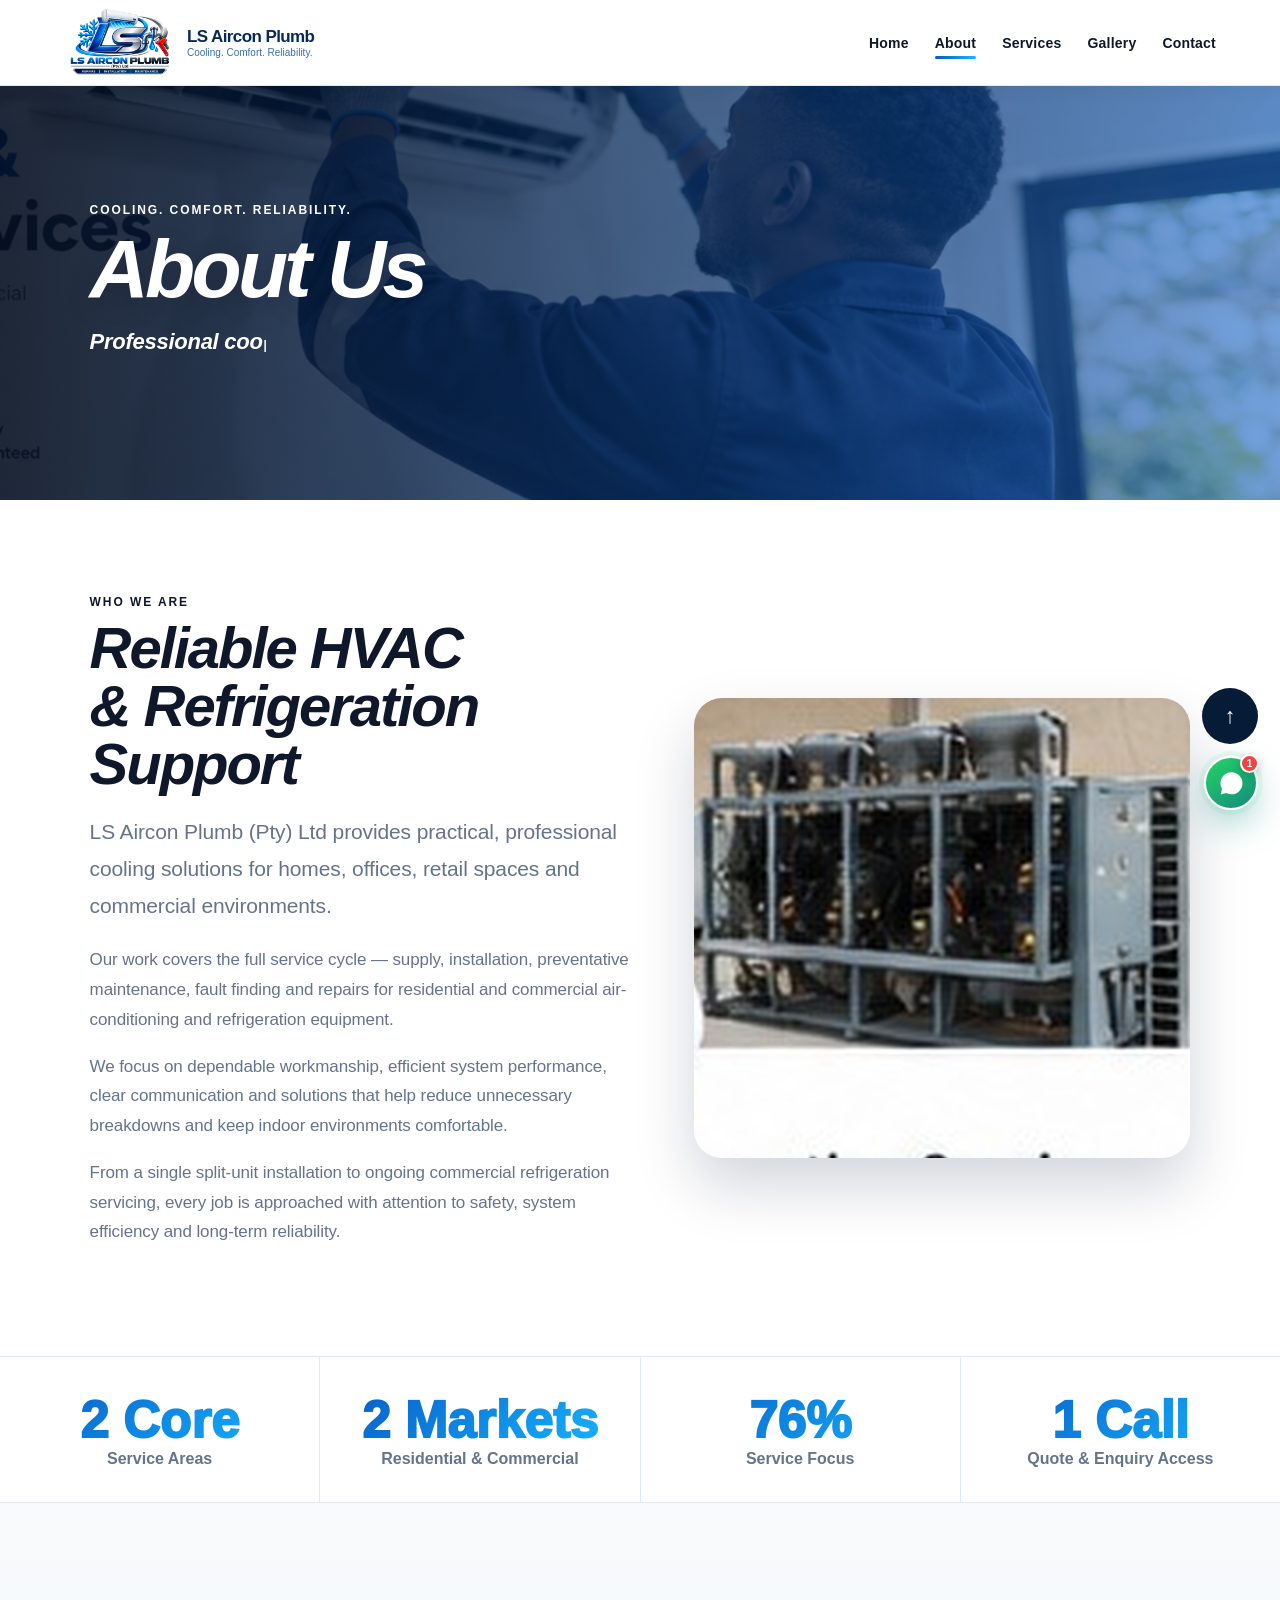
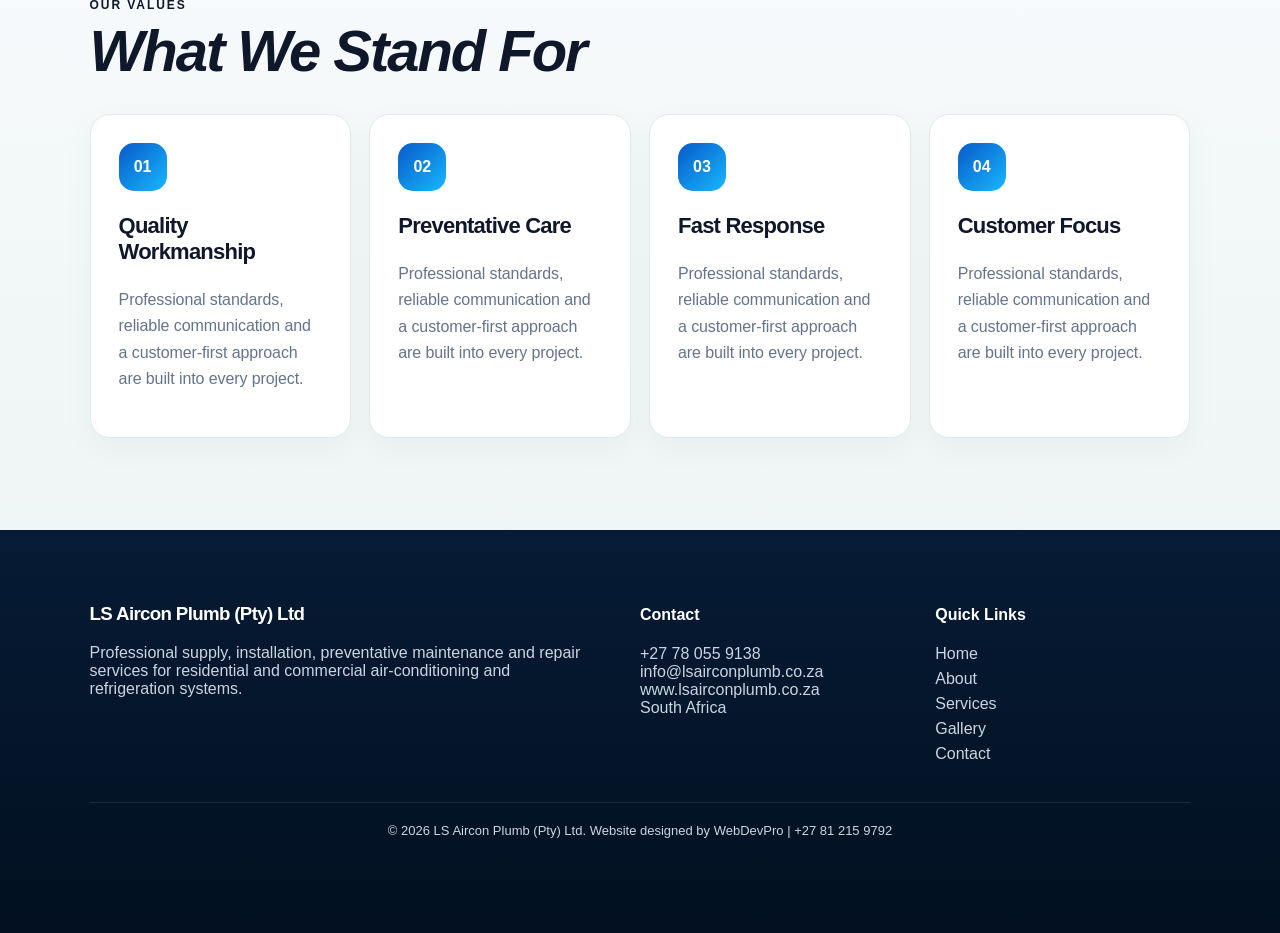
==== about.html @ 78ab9cd9 "Add files via upload" ====
<!doctype html><html lang="en"><head><meta charset="UTF-8"><meta name="viewport" content="width=device-width,initial-scale=1"><meta name="theme-color" content="#075bc7"><link rel="manifest" href="/manifest.webmanifest"><link rel="icon" href="/icons/icon-192.png"><link rel="apple-touch-icon" href="/icons/icon-192.png"><meta name="apple-mobile-web-app-capable" content="yes"><link rel="stylesheet" href="/assets/style.css"><script src="/site-config.js"></script><title>LS Aircon Plumb (Pty) Ltd | About Us</title></head><body data-page="about"><div id="siteHeader"></div><main><section id="top" class="pageHero"><div><span class="js-slogan"></span><h1>About Us</h1><p class="pageType" data-text="Professional cooling solutions for homes and businesses"></p></div></section><section class="section split reveal"><div><span class="kicker">WHO WE ARE</span><h2 class="js-about-heading"></h2><p class="lead js-about-intro"></p><div id="aboutParagraphs"></div></div><img src="/images/hero-2.jpg" alt="About our business"></section><section class="stats reveal"></section><section class="section alt reveal"><div class="sectionHead"><span>OUR VALUES</span><h2>What We Stand For</h2></div><div class="grid" id="valuesGrid"></div></section></main><div id="siteFooter"></div><script src="/assets/app.js"></script></body></html>
---- assets/style.css ----
:root{--primary:#0f766e;--secondary:#0ea5e9;--accent:#f59e0b;--dark:#0f172a;--muted:#64748b;--surface:#f8fafc;font-family:Inter,Arial,Helvetica,sans-serif;color:#0f172a;background:#fff;scroll-behavior:smooth}*{box-sizing:border-box}html,body{margin:0;min-height:100%}body{overflow-x:hidden}a{text-decoration:none;color:inherit}button,input,textarea,select{font:inherit}.header{height:78px;display:flex;align-items:center;justify-content:space-between;padding:0 max(5vw,22px);position:sticky;top:0;background:#ffffffee;backdrop-filter:blur(18px);z-index:80;box-shadow:0 2px 20px #0206170b}.brand{display:flex;align-items:center;gap:11px}.brand img{width:50px;height:50px;object-fit:contain}.brand span{display:flex;flex-direction:column}.brand strong{font-size:16px}.brand small{font-size:10px;color:var(--muted);max-width:190px}.desktopNav{display:flex;gap:26px}.desktopNav a{font-weight:700;font-size:14px;position:relative}.desktopNav a:after{content:"";position:absolute;left:0;right:100%;bottom:-8px;height:3px;border-radius:9px;background:linear-gradient(90deg,var(--primary),var(--secondary));transition:.25s}.desktopNav a:hover:after,.desktopNav a.active:after{right:0}.menuBtn{display:none;border:0;background:none;font-size:28px}.mobileMenu{display:none;position:fixed;top:78px;left:0;right:0;background:white;z-index:75;padding:20px 24px;gap:16px;box-shadow:0 18px 30px #02061720}.mobileMenu.open{display:grid}.mobileMenu a{font-weight:800;padding:8px 0}.hero{min-height:82vh;background-size:cover;background-position:center;display:flex;align-items:center;position:relative;color:white;padding:80px max(7vw,24px);overflow:hidden}.hero:before{content:"";position:absolute;width:420px;height:420px;border-radius:50%;background:radial-gradient(circle,var(--secondary),transparent 68%);filter:blur(50px);opacity:.18;right:-100px;top:-90px;animation:floatGlow 7s ease-in-out infinite}.heroContent{position:relative;max-width:820px;z-index:2}.eyebrow,.kicker,.sectionHead span,.cta span,.pageHero span{font-size:12px;font-weight:900;letter-spacing:.2em;text-transform:uppercase}.eyebrow{display:inline-flex;align-items:center;gap:8px;padding:8px 12px;border-radius:999px;background:#ffffff16;border:1px solid #ffffff2b}.hero h1{font-size:clamp(46px,7vw,92px);line-height:.94;margin:18px 0;max-width:950px}.heroEnter{animation:heroIn .8s cubic-bezier(.2,.8,.2,1)}.heroTyping{font-size:clamp(19px,2.4vw,30px);font-weight:850;min-height:45px;margin:0 0 12px;color:#dff8ff}.cursor{animation:blink .7s infinite}.heroDesc{font-size:18px;line-height:1.7;max-width:700px;color:#e2e8f0}.actions{display:flex;gap:12px;flex-wrap:wrap;margin-top:28px}.btn{border:0;padding:14px 22px;border-radius:999px;font-weight:900;display:inline-flex;align-items:center;justify-content:center;cursor:pointer;transition:.25s}.btn:hover{transform:translateY(-3px);box-shadow:0 12px 30px #02061728}.primary{background:linear-gradient(135deg,var(--primary),var(--secondary));color:#fff}.dark{background:var(--dark);color:#fff}.light{background:#fff;color:var(--dark)}.glass{background:#ffffff14;color:#fff;border:1px solid #ffffff36;backdrop-filter:blur(10px)}.dots{position:absolute;bottom:30px;display:flex;gap:8px;z-index:3}.dots button{width:11px;height:11px;border:0;border-radius:50%;opacity:.55;cursor:pointer}.dots .active{opacity:1;transform:scale(1.45);background:var(--accent)}.section{padding:92px max(7vw,24px)}.alt{background:linear-gradient(180deg,#f8fafc,#eef6f5)}.sectionHead{max-width:760px;margin-bottom:34px}.sectionHead h2,.split h2,.contactCard h2{font-size:clamp(34px,5vw,58px);line-height:1;margin:9px 0 18px}.sectionHead p,.lead,.leadSmall{color:var(--muted);font-size:18px;line-height:1.75}.lead{font-size:21px}.leadSmall{font-size:17px}.grid{display:grid;grid-template-columns:repeat(4,1fr);gap:18px}.grid.three{grid-template-columns:repeat(3,1fr)}.card{background:#fff;border:1px solid #e2e8f0;border-radius:24px;padding:28px;box-shadow:0 10px 34px #0206170a;transition:.28s;overflow:hidden;position:relative}.card:before{content:"";position:absolute;inset:auto -30% -65% auto;width:180px;height:180px;border-radius:50%;background:linear-gradient(135deg,var(--primary),var(--secondary));opacity:.08}.lift:hover{transform:translateY(-9px) rotateX(2deg);box-shadow:0 24px 60px #02061718}.cardIcon{width:48px;height:48px;border-radius:15px;display:grid;place-items:center;background:linear-gradient(135deg,var(--primary),var(--secondary));color:white;font-weight:900}.card h3{font-size:22px}.card p{line-height:1.65;color:var(--muted)}.serviceCard a,.textLink{font-weight:900;color:var(--primary)}.center{text-align:center;margin-top:32px}.stats{display:grid;grid-template-columns:repeat(4,1fr);gap:1px;background:#dbeafe;border-top:1px solid #e2e8f0;border-bottom:1px solid #e2e8f0}.stat{background:#fff;text-align:center;padding:34px 15px}.counterNum{font-size:clamp(34px,4vw,54px);font-weight:950;background:linear-gradient(135deg,var(--primary),var(--secondary));-webkit-background-clip:text;color:transparent}.stat span{color:var(--muted);font-weight:800}.split{display:grid;grid-template-columns:1.05fr .95fr;gap:55px;align-items:center}.split img{width:100%;height:460px;object-fit:cover;border-radius:30px;box-shadow:0 28px 70px #0206171c}.gallery{display:grid;grid-template-columns:repeat(3,1fr);gap:14px}.galleryItem{margin:0;position:relative;overflow:hidden;border-radius:22px;background:#e2e8f0}.galleryItem img{width:100%;height:290px;object-fit:cover;display:block;transition:.5s}.galleryItem:hover img{transform:scale(1.075)}.galleryItem figcaption{position:absolute;left:12px;right:12px;bottom:12px;background:#020617b8;color:#fff;padding:10px 12px;border-radius:12px;font-size:13px;font-weight:800;backdrop-filter:blur(8px)}.masonry .galleryItem:nth-child(2n) img{height:360px}.cta{padding:68px max(7vw,24px);display:flex;align-items:center;justify-content:space-between;gap:30px;background:linear-gradient(120deg,var(--primary),var(--secondary));color:white}.cta h2{font-size:clamp(34px,5vw,60px);margin:8px 0 0}.pageHero{min-height:46vh;background-size:cover;background-position:center;display:flex;align-items:center;color:white;padding:80px max(7vw,24px);background-image:linear-gradient(90deg,rgba(2,6,23,.84),rgba(2,6,23,.35)),url('/images/hero-1.svg')}.pageHero>div{max-width:850px}.pageHero h1{font-size:clamp(46px,7vw,82px);margin:12px 0;line-height:.95}.pageHero p{font-size:22px;min-height:35px}.contactGrid{display:grid;grid-template-columns:.85fr 1.15fr;gap:30px}.contactCard,.contactForm{padding:32px;border-radius:26px;background:#fff;border:1px solid #e2e8f0;box-shadow:0 12px 36px #0206170b}.contactForm{display:grid;gap:14px}.contactForm input,.contactForm textarea,.contactForm select{width:100%;border:1px solid #cbd5e1;border-radius:14px;padding:15px;background:#f8fafc}.faq{max-width:900px}.faq details{background:#fff;border:1px solid #e2e8f0;padding:20px;border-radius:16px;margin:10px 0}.faq summary{font-weight:900;cursor:pointer}.faq p{color:var(--muted);line-height:1.65}footer{background:#07111f;color:#cbd5e1;padding:55px max(7vw,24px) 95px}.footerGrid{display:grid;grid-template-columns:2fr 1fr 1fr;gap:40px}.footerGrid h3,.footerGrid h4{color:#fff}.footerGrid a{display:block;margin:7px 0}.footerBottom{border-top:1px solid #ffffff16;margin-top:32px;padding-top:20px;text-align:center;font-size:13px}.chatButton,.backTop{position:fixed;right:22px;border:0;border-radius:50%;width:56px;height:56px;display:grid;place-items:center;z-index:65;cursor:pointer}.chatButton{bottom:90px;background:#22c55e;color:#fff;font-size:25px}.backTop{bottom:156px;background:var(--dark);color:#fff;font-size:22px}.pulse{animation:pulse 2.1s infinite}.chatBox{position:fixed;right:22px;bottom:156px;width:min(390px,calc(100vw - 28px));height:min(600px,72vh);background:#fff;border-radius:24px;z-index:64;box-shadow:0 26px 80px #02061750;display:flex;flex-direction:column;overflow:hidden;border:1px solid #e2e8f0}.chatHead{background:linear-gradient(135deg,var(--primary),var(--secondary));color:white;padding:16px 18px;display:flex;justify-content:space-between;align-items:center}.chatHead div{display:flex;flex-direction:column}.chatHead small{opacity:.85}.chatHead button{border:0;background:#ffffff18;color:white;border-radius:50%;width:34px;height:34px}.chatMessages{padding:16px;display:flex;flex-direction:column;gap:10px;overflow:auto;flex:1;background:#f8fafc}.bubble{padding:11px 13px;border-radius:15px;max-width:86%;line-height:1.45;font-size:14px}.bubble.bot{background:white;border:1px solid #e2e8f0;align-self:flex-start}.bubble.user{background:linear-gradient(135deg,var(--primary),var(--secondary));color:#fff;align-self:flex-end}.quickReplies{padding:12px;display:grid;grid-template-columns:1fr 1fr;gap:8px}.quickReplies button{border:1px solid #cbd5e1;background:#fff;border-radius:12px;padding:10px;font-weight:800;cursor:pointer}.chatInput{display:flex;padding:12px;border-top:1px solid #e2e8f0;gap:8px}.chatInput input{flex:1;border:1px solid #cbd5e1;border-radius:999px;padding:12px 14px}.chatInput button{width:44px;border:0;border-radius:50%;background:var(--primary);color:#fff}.full{width:calc(100% - 24px);margin:12px}.mobileFooter{display:none}.installNudge{position:fixed;left:22px;bottom:22px;z-index:67;background:#fff;border-radius:18px;box-shadow:0 18px 55px #02061738;border:1px solid #e2e8f0;padding:14px;display:flex;align-items:center;gap:12px;max-width:430px}.installSymbol{font-size:24px;color:var(--primary);font-weight:900}.installNudge div{display:flex;flex-direction:column;flex:1}.installNudge small{font-size:12px;color:var(--muted)}.installNudge button{border:0;border-radius:999px;padding:9px 13px;background:var(--primary);color:#fff;font-weight:900}.installNudge .nudgeClose{background:#e2e8f0;color:#334155;padding:6px 9px}.modalShade{position:fixed;inset:0;background:#0206179c;z-index:100;display:grid;place-items:center;padding:20px}.installHelp{background:#fff;border-radius:24px;padding:30px;max-width:420px;text-align:center}.installIcon{font-size:42px;color:var(--primary)}.reveal{opacity:0;transform:translateY(28px);transition:opacity .7s ease,transform .7s ease}.reveal.visible{opacity:1;transform:none}@keyframes blink{50%{opacity:0}}@keyframes heroIn{from{opacity:0;transform:translateY(28px) scale(.98)}to{opacity:1;transform:none}}@keyframes pulse{0%,100%{box-shadow:0 0 0 0 #22c55e55}50%{box-shadow:0 0 0 15px #22c55e00}}@keyframes floatGlow{50%{transform:translate(-35px,30px) scale(1.12)}}@media(max-width:950px){.grid,.grid.three{grid-template-columns:1fr 1fr}.split,.contactGrid{grid-template-columns:1fr}.desktopNav{display:none}.menuBtn{display:block}.footerGrid{grid-template-columns:1fr 1fr}.gallery{grid-template-columns:1fr 1fr}}@media(max-width:700px){body{padding-bottom:72px}.header{height:70px}.brand img{width:44px;height:44px}.hero{min-height:78vh;padding-top:65px}.hero h1{font-size:clamp(42px,13vw,68px)}.heroDesc{font-size:16px}.section{padding:68px 20px}.grid,.grid.three,.stats,.gallery{grid-template-columns:1fr}.stat{padding:24px}.split img{height:300px}.cta{display:block;padding:50px 20px}.cta .btn{margin-top:22px}.footerGrid{grid-template-columns:1fr}.mobileFooter{position:fixed;display:grid;grid-template-columns:repeat(4,1fr);left:10px;right:10px;bottom:10px;z-index:90;border-radius:20px;overflow:hidden;background:linear-gradient(135deg,var(--primary),var(--secondary));box-shadow:0 12px 38px #02061750;border:1px solid #ffffff35}.mobileFooter a,.mobileFooter button{min-height:62px;border:0;background:transparent;color:#fff;display:flex;flex-direction:column;align-items:center;justify-content:center;gap:4px;font-size:18px;font-weight:900;cursor:pointer}.mobileFooter span{font-size:10px}.mobileFooter a:nth-child(2),.mobileFooter button{background:#ffffff12}.chatButton{bottom:88px}.backTop{bottom:150px}.chatBox{bottom:90px;right:10px;width:calc(100vw - 20px);height:min(620px,76vh)}.installNudge{left:10px;right:10px;bottom:86px;max-width:none}.masonry .galleryItem:nth-child(2n) img,.galleryItem img{height:260px}}


/* =========================================================
   WEBDEVPRO ULTRA MAX 2 — PREMIUM MOBILE UI
   ========================================================= */
.mobileFooter svg,.chatButton svg,.chatHead svg,.chatInput svg,.chatContinue svg{
  width:24px;height:24px;fill:none;stroke:currentColor;stroke-width:1.85;
  stroke-linecap:round;stroke-linejoin:round;
}
.chatButton{
  width:54px;height:54px;background:linear-gradient(145deg,#22c55e,#16a34a);
  box-shadow:0 14px 35px rgba(22,163,74,.32);border:2px solid #fff;
}
.chatButton svg{width:27px;height:27px}
.chatBadge{
  position:absolute;top:-4px;right:-3px;width:19px;height:19px;border-radius:50%;
  display:grid;place-items:center;background:#ef4444;color:#fff;font-size:10px;font-weight:900;
  border:2px solid #fff;box-shadow:0 3px 10px #02061730;
}
.chatBox.compact{
  width:min(360px,calc(100vw - 28px));height:auto;max-height:560px;border-radius:20px;
  overflow:hidden;border:1px solid rgba(148,163,184,.30);box-shadow:0 26px 70px rgba(2,6,23,.34);
}
.chatHead{padding:12px 14px;min-height:62px}
.chatIdentity{display:flex;align-items:center;gap:10px}
.chatAvatar{
  width:36px;height:36px;border-radius:12px;display:grid;place-items:center;
  background:rgba(255,255,255,.16);border:1px solid rgba(255,255,255,.22)
}
.chatAvatar svg{width:22px;height:22px}
.chatIdentity b{font-size:14px;line-height:1.15}
.chatIdentity small{display:flex!important;align-items:center;gap:5px;font-size:10.5px;margin-top:3px;opacity:.88}
.onlineDot{width:7px;height:7px;border-radius:50%;background:#7bf59a;box-shadow:0 0 0 3px rgba(123,245,154,.16)}
.chatClose{
  width:32px!important;height:32px!important;display:grid!important;place-items:center!important;
  background:rgba(255,255,255,.13)!important;border:1px solid rgba(255,255,255,.18)!important
}
.chatClose svg{width:18px;height:18px}
.chatMessages{flex:none;min-height:90px;max-height:245px;padding:12px;gap:8px}
.bubble{padding:9px 11px;border-radius:14px;font-size:13px;line-height:1.4;max-width:87%}
.bubble.subtle{font-size:11.5px;color:#64748b;background:#f1f5f9}
.quickReplies{padding:10px 11px 11px;gap:7px;border-top:1px solid #edf2f7;background:#fff}
.quickReplies button{
  padding:9px 8px;border-radius:11px;font-size:11.5px;line-height:1.25;
  color:#334155;background:#fff;transition:.2s;
}
.quickReplies button:hover{
  color:var(--primary);border-color:var(--primary);background:#f8fafc;transform:translateY(-1px)
}
.chatInput{padding:9px 10px;gap:7px;background:#fff}
.chatInput input{min-width:0;padding:10px 12px;font-size:12.5px;background:#f8fafc}
.chatInput button{
  width:38px;height:38px;flex:0 0 38px;display:grid;place-items:center;
  background:linear-gradient(135deg,var(--primary),var(--secondary));box-shadow:0 6px 16px rgba(15,23,42,.13)
}
.chatInput button svg{width:18px;height:18px}
.chatContinue{
  margin:9px 10px 11px;min-height:42px;display:flex;align-items:center;justify-content:center;gap:8px;
  border-radius:12px;background:#22c55e;color:#fff;font-weight:900;font-size:12.5px;
  box-shadow:0 10px 20px rgba(34,197,94,.20);transition:.2s
}
.chatContinue:hover{transform:translateY(-1px);filter:brightness(.98)}
.chatContinue svg{width:19px;height:19px}

@media(max-width:700px){
  body{padding-bottom:88px}
  .mobileFooter{
    left:8px;right:8px;bottom:8px;grid-template-columns:repeat(5,1fr);min-height:68px;
    border-radius:22px;padding:5px 5px calc(5px + env(safe-area-inset-bottom));
    background:linear-gradient(135deg,var(--dark),var(--primary) 48%,var(--secondary));
    border:1px solid rgba(255,255,255,.17);
    box-shadow:0 16px 42px rgba(2,6,23,.34),inset 0 1px 0 rgba(255,255,255,.08);
    overflow:visible;backdrop-filter:blur(18px)
  }
  .mobileFooter a,.mobileFooter button{
    position:relative;min-height:56px;padding:5px 2px;border-radius:16px;gap:4px;
    color:rgba(255,255,255,.78);background:transparent!important;transition:.2s ease
  }
  .mobileFooter a.active{color:#fff;background:rgba(255,255,255,.11)!important}
  .mobileFooter a.active:after{
    content:"";position:absolute;bottom:1px;left:50%;transform:translateX(-50%);
    width:20px;height:3px;border-radius:999px;background:var(--accent)
  }
  .footerIcon{width:34px;height:32px;border-radius:11px;display:grid;place-items:center;transition:.2s ease}
  .mobileFooter a.active .footerIcon{
    background:rgba(255,255,255,.12);box-shadow:inset 0 0 0 1px rgba(255,255,255,.08)
  }
  .footerIcon svg{width:22px;height:22px}
  .waIcon{color:#fff;background:#22c55e!important;box-shadow:0 7px 17px rgba(34,197,94,.25)}
  .footerLabel{font-size:9.5px!important;font-weight:800!important;letter-spacing:.01em;line-height:1}
  .mobileFooter a:active,.mobileFooter button:active{transform:scale(.96)}

  .chatButton{right:13px;bottom:88px;width:50px;height:50px}
  .backTop{right:15px;bottom:144px;width:42px;height:42px}

  /* Main requested fix: chatbot no longer takes over the phone */
  .chatBox.compact{
    right:10px;bottom:88px;width:min(326px,calc(100vw - 20px));
    height:auto;max-height:54vh;border-radius:18px
  }
  .chatMessages{max-height:180px;min-height:78px;padding:10px}
  .quickReplies{grid-template-columns:1fr 1fr;padding:8px}
  .quickReplies button{font-size:10.8px;padding:8px 6px}
  .bubble{font-size:12px;padding:8px 10px}
  .bubble.subtle{font-size:10.8px}
  .chatHead{padding:10px 12px;min-height:56px}
  .chatAvatar{width:32px;height:32px;border-radius:10px}
  .chatAvatar svg{width:19px;height:19px}
  .chatIdentity b{font-size:13px}
  .chatIdentity small{font-size:9.8px}
  .chatInput{padding:7px 8px}
  .chatInput input{padding:9px 11px;font-size:12px}
  .chatInput button{width:36px;height:36px;flex-basis:36px}
  .chatContinue{margin:7px 8px 9px;min-height:39px;font-size:12px}

  .installNudge{left:10px;right:10px;bottom:84px;max-width:none;border-radius:15px;padding:10px}
  .installNudge small{display:none}
}


/* =========================================================
   WEBDEVPRO ULTRA MAX 3 — STABLE HERO / TYPEWRITER
   ========================================================= */
.heroContent{width:min(820px,100%)}
.hero h1{min-height:1.9em;display:flex;align-items:flex-end;will-change:transform,opacity}
.heroTyping{min-height:2.8em;line-height:1.35;display:block;max-width:760px;overflow-wrap:anywhere;contain:layout paint;will-change:contents}
.cursor{display:inline-block;width:.7ch;margin-left:.08ch;animation:blink 1s steps(1,end) infinite;vertical-align:baseline}
@media(max-width:700px){.hero h1{min-height:2.75em}.heroTyping{min-height:4.2em}}
@media(prefers-reduced-motion:reduce){.heroEnter,.cursor,.hero:before,.pulse{animation:none!important}.reveal{transition:none!important}}

/* =========================================================
   WEBDEVPRO ULTRA MAX 4 — MODERN TYPOGRAPHY + LIVELY UI
   ========================================================= */
:root{
  --font-body:"Segoe UI Variable Text","Aptos","Segoe UI",Roboto,Arial,sans-serif;
  --font-display:"Segoe UI Variable Display","Aptos Display","Trebuchet MS","Segoe UI",Arial,sans-serif;
}
html,body,button,input,textarea,select{font-family:var(--font-body)}
body{font-feature-settings:"kern" 1,"liga" 1;text-rendering:optimizeLegibility}
h1,h2,h3,.brand strong,.cta h2,.sectionHead h2,.split h2,.contactCard h2,.pageHero h1{
  font-family:var(--font-display);letter-spacing:-.035em;font-weight:800;
}
.hero h1,.pageHero h1,.cta h2{
  font-style:oblique 4deg;letter-spacing:-.045em;text-wrap:balance;
  text-shadow:0 8px 28px rgba(2,6,23,.18)
}
.sectionHead h2,.split h2,.contactCard h2{font-style:oblique 2deg;text-wrap:balance}
.heroTyping,.pageHero p{
  font-family:var(--font-display);font-weight:650;letter-spacing:-.012em;font-style:oblique 1.5deg
}
.heroDesc,.sectionHead p,.lead,.leadSmall,.card p{letter-spacing:-.006em}
.desktopNav a,.mobileMenu a,.btn,.footerLabel{font-family:var(--font-display)}
.desktopNav a{letter-spacing:.015em}
.eyebrow,.kicker,.sectionHead span,.cta span,.pageHero span{letter-spacing:.16em}

/* Better quality, animated mobile navigation */
.mobileFooter .footerIcon{position:relative;isolation:isolate;overflow:hidden}
.mobileFooter .footerIcon:before{
  content:"";position:absolute;inset:0;border-radius:inherit;z-index:-1;opacity:.22;
  background:linear-gradient(145deg,rgba(255,255,255,.48),rgba(255,255,255,.05));
}
.mobileFooter .footerIcon:after{
  content:"";position:absolute;width:20px;height:20px;border-radius:50%;z-index:-1;
  background:#fff;opacity:.12;filter:blur(5px);transform:translate(-9px,-9px)
}
.mobileFooter [data-tone="home"] .footerIcon{background:linear-gradient(145deg,#2563eb,#06b6d4);color:#fff}
.mobileFooter [data-tone="services"] .footerIcon{background:linear-gradient(145deg,#8b5cf6,#ec4899);color:#fff}
.mobileFooter [data-tone="gallery"] .footerIcon{background:linear-gradient(145deg,#f59e0b,#f97316);color:#fff}
.mobileFooter [data-tone="whatsapp"] .footerIcon{background:linear-gradient(145deg,#25d366,#16a34a)!important;color:#fff}
.mobileFooter [data-tone="install"] .footerIcon{background:linear-gradient(145deg,#14b8a6,#0ea5e9);color:#fff}
.mobileFooter .footerIcon{
  box-shadow:0 7px 18px rgba(2,6,23,.16),inset 0 1px 0 rgba(255,255,255,.38);
  border:1px solid rgba(255,255,255,.2)
}
.mobileFooter a.active .footerIcon{
  transform:translateY(-5px) scale(1.08);box-shadow:0 11px 24px rgba(2,6,23,.23),0 0 0 4px rgba(255,255,255,.08)
}
.mobileFooter a:hover .footerIcon,.mobileFooter button:hover .footerIcon{transform:translateY(-3px) rotate(-2deg) scale(1.04)}
.mobileFooter a:nth-child(even):hover .footerIcon,.mobileFooter button:hover .footerIcon{transform:translateY(-3px) rotate(2deg) scale(1.04)}
.mobileFooter .footerIcon svg{filter:drop-shadow(0 2px 3px rgba(2,6,23,.16))}
.mobileFooter .uiLineIcon{fill:none!important;stroke:currentColor!important;stroke-width:1.9!important;stroke-linecap:round;stroke-linejoin:round}
.mobileFooter .uiWhatsAppIcon,.chatButton .uiWhatsAppIcon,.chatAvatar .uiWhatsAppIcon,.chatContinue .uiWhatsAppIcon{
  fill:currentColor!important;stroke:none!important
}
.mobileFooter .footerLabel{font-size:9.7px!important;font-weight:750!important;letter-spacing:.01em}

/* WhatsApp floating assistant — clear official-style glyph */
.chatButton{
  background:linear-gradient(145deg,#25d366,#128c7e)!important;color:#fff!important;
  box-shadow:0 14px 34px rgba(18,140,126,.34),0 0 0 5px rgba(37,211,102,.08)!important;
  transition:transform .25s ease,box-shadow .25s ease!important
}
.chatButton:hover{transform:translateY(-3px) scale(1.05);box-shadow:0 18px 40px rgba(18,140,126,.42),0 0 0 7px rgba(37,211,102,.1)!important}
.chatButton .uiWhatsAppIcon{width:29px;height:29px;color:#fff}
.chatAvatar .uiWhatsAppIcon{color:#fff}
.chatContinue .uiWhatsAppIcon{color:#fff}
.chatButton .chatBadge{font-family:var(--font-body)}

/* Softer motion without looking static */
@keyframes iconFloat{0%,100%{transform:translateY(0)}50%{transform:translateY(-2px)}}
@media(max-width:700px){
  .mobileFooter{background:rgba(7,17,31,.94);box-shadow:0 18px 46px rgba(2,6,23,.38);border-color:rgba(255,255,255,.13)}
  .mobileFooter .footerIcon{width:37px;height:35px;border-radius:12px}
  .mobileFooter a:not(.active) .footerIcon,.mobileFooter button .footerIcon{animation:iconFloat 3.4s ease-in-out infinite}
  .mobileFooter a:nth-child(2) .footerIcon{animation-delay:.25s}.mobileFooter a:nth-child(3) .footerIcon{animation-delay:.5s}
  .mobileFooter a:nth-child(4) .footerIcon{animation-delay:.75s}.mobileFooter button .footerIcon{animation-delay:1s}
  .mobileFooter a.active:after{width:24px;height:3px;background:linear-gradient(90deg,var(--accent),#fff)}
  .hero h1{font-size:clamp(40px,12.7vw,66px);line-height:.96}
  .sectionHead h2,.split h2,.contactCard h2{line-height:1.02}
}
@media(prefers-reduced-motion:reduce){
  .mobileFooter .footerIcon{animation:none!important}.mobileFooter a:hover .footerIcon,.mobileFooter button:hover .footerIcon{transform:none}
}


/* LS AIRCON PLUMB PREMIUM REBRAND */
.header{height:86px;background:rgba(255,255,255,.96);border-bottom:1px solid #dbeafe}
.brand img{width:112px;height:72px;object-fit:contain}
.brand strong{font-size:17px;color:#062a59}.brand small{color:#3770a8}
.hero{min-height:78vh;background-position:center;background-size:cover}
.hero:after{content:"";position:absolute;inset:0;background:linear-gradient(90deg,rgba(3,18,40,.9) 0%,rgba(3,18,40,.72) 40%,rgba(3,18,40,.22) 72%,rgba(3,18,40,.08));z-index:0}
.heroContent{z-index:2}.hero h1{font-style:normal;text-transform:none;max-width:870px}.heroTyping{color:#7dd3fc}.heroDesc{max-width:660px}
.primary{background:linear-gradient(135deg,#0455c8,#15baf5)}
.card{border-radius:20px}.serviceCard{padding-top:0}.serviceImage{width:calc(100% + 56px);height:180px;object-fit:cover;margin:-28px -28px 22px;display:block}.serviceCard .serviceImage{margin:0 -28px 22px;width:calc(100% + 56px)}
#servicesPreview .card{padding-top:0}#servicesPreview .serviceImage{margin:0 -28px 22px;width:calc(100% + 56px);height:165px;object-fit:cover}
.galleryItem img{aspect-ratio:4/3;object-fit:cover}
.split img{border-radius:28px;box-shadow:0 28px 60px rgba(2,24,55,.18);object-fit:cover;max-height:560px;width:100%}
footer{background:linear-gradient(180deg,#061b35,#021020)}
.pageHero{background:linear-gradient(135deg,#061b35,#075bc7 55%,#18b7ff);color:#fff}
@media(max-width:900px){.brand img{width:88px;height:58px}.header{height:76px}.grid,.grid.three{grid-template-columns:repeat(2,1fr)}}
@media(max-width:700px){.grid,.grid.three{grid-template-columns:1fr}.hero{min-height:76vh;padding-top:64px}.hero:after{background:linear-gradient(180deg,rgba(3,18,40,.78),rgba(3,18,40,.88))}.brand span{display:none}.brand img{width:82px;height:52px}.serviceImage,#servicesPreview .serviceImage{height:200px}}

.pageHero{background-image:linear-gradient(90deg,rgba(2,12,30,.88),rgba(7,91,199,.56)),url('/images/hero-1.jpg');background-size:cover;background-position:center;}
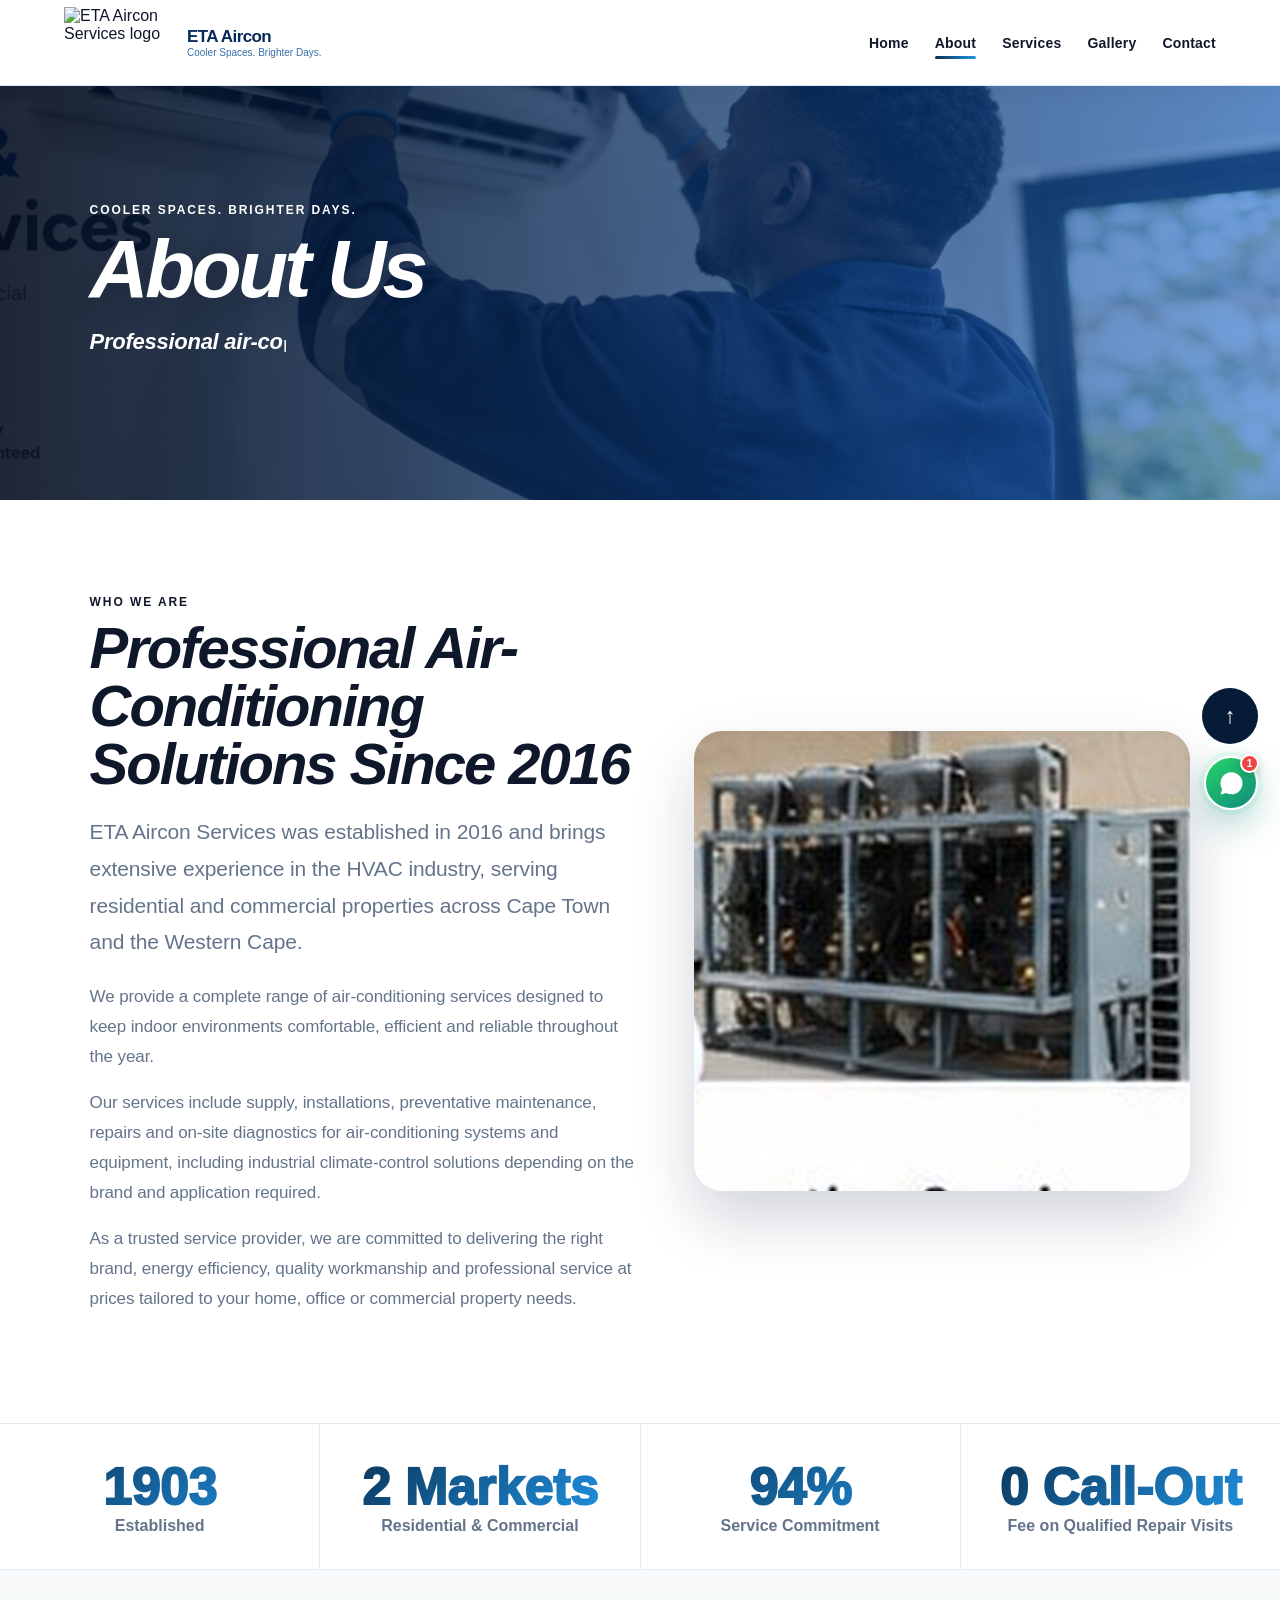
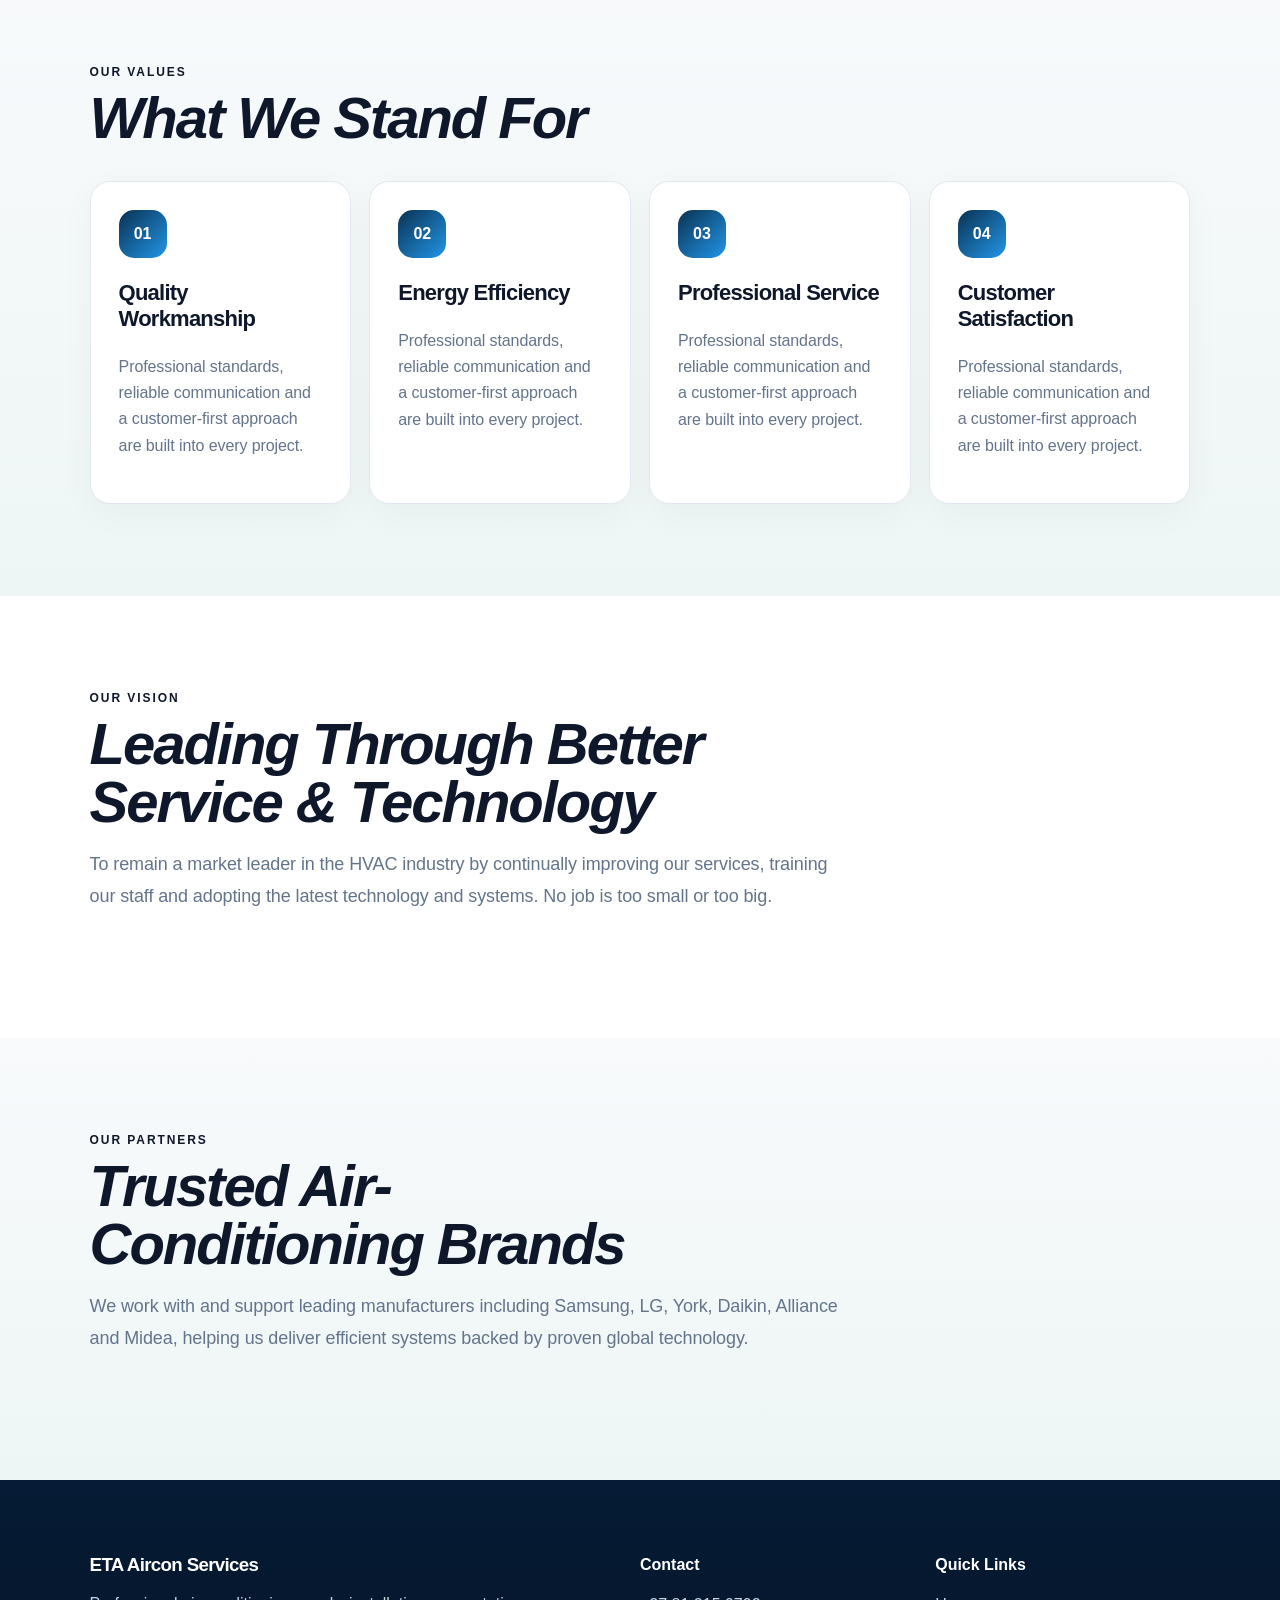
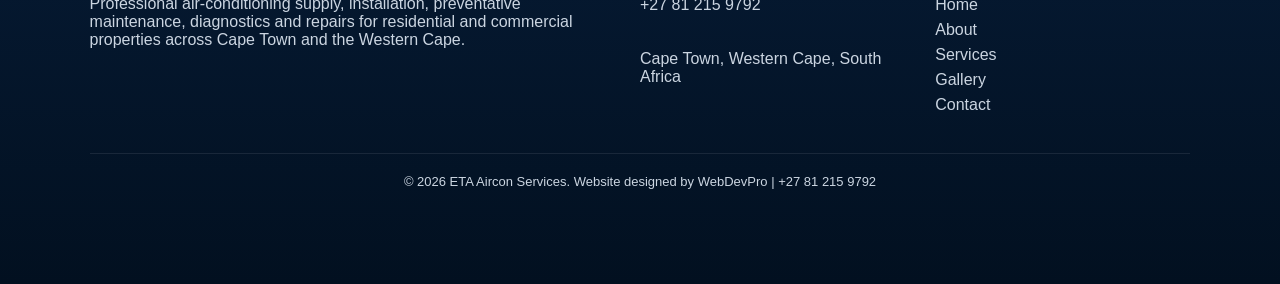
==== commit 226c9546: "Rebrand website to ETA Aircon Services" ====
--- a/about.html
+++ b/about.html
@@ -1 +1 @@
-<!doctype html><html lang="en"><head><meta charset="UTF-8"><meta name="viewport" content="width=device-width,initial-scale=1"><meta name="theme-color" content="#075bc7"><link rel="manifest" href="/manifest.webmanifest"><link rel="icon" href="/icons/icon-192.png"><link rel="apple-touch-icon" href="/icons/icon-192.png"><meta name="apple-mobile-web-app-capable" content="yes"><link rel="stylesheet" href="/assets/style.css"><script src="/site-config.js"></script><title>LS Aircon Plumb (Pty) Ltd | About Us</title></head><body data-page="about"><div id="siteHeader"></div><main><section id="top" class="pageHero"><div><span class="js-slogan"></span><h1>About Us</h1><p class="pageType" data-text="Professional cooling solutions for homes and businesses"></p></div></section><section class="section split reveal"><div><span class="kicker">WHO WE ARE</span><h2 class="js-about-heading"></h2><p class="lead js-about-intro"></p><div id="aboutParagraphs"></div></div><img src="/images/hero-2.jpg" alt="About our business"></section><section class="stats reveal"></section><section class="section alt reveal"><div class="sectionHead"><span>OUR VALUES</span><h2>What We Stand For</h2></div><div class="grid" id="valuesGrid"></div></section></main><div id="siteFooter"></div><script src="/assets/app.js"></script></body></html>
+<!doctype html><html lang="en"><head><meta charset="UTF-8"><meta name="viewport" content="width=device-width,initial-scale=1"><meta name="theme-color" content="#0a3152"><link rel="manifest" href="/manifest.webmanifest"><link rel="icon" href="/icons/icon-192.png"><link rel="apple-touch-icon" href="/icons/icon-192.png"><meta name="apple-mobile-web-app-capable" content="yes"><link rel="stylesheet" href="/assets/style.css"><script src="/site-config.js"></script><title>ETA Aircon Services | About Us</title></head><body data-page="about"><div id="siteHeader"></div><main><section id="top" class="pageHero"><div><span class="js-slogan"></span><h1>About Us</h1><p class="pageType" data-text="Professional air-conditioning solutions since 2016"></p></div></section><section class="section split reveal"><div><span class="kicker">WHO WE ARE</span><h2 class="js-about-heading"></h2><p class="lead js-about-intro"></p><div id="aboutParagraphs"></div></div><img src="/images/hero-2.jpg" alt="ETA Aircon Services"></section><section class="stats reveal"></section><section class="section alt reveal"><div class="sectionHead"><span>OUR VALUES</span><h2>What We Stand For</h2></div><div class="grid" id="valuesGrid"></div></section><section class="section reveal"><div class="sectionHead"><span>OUR VISION</span><h2>Leading Through Better Service & Technology</h2><p>To remain a market leader in the HVAC industry by continually improving our services, training our staff and adopting the latest technology and systems. No job is too small or too big.</p></div></section><section class="section alt reveal"><div class="sectionHead"><span>OUR PARTNERS</span><h2>Trusted Air-Conditioning Brands</h2><p>We work with and support leading manufacturers including Samsung, LG, York, Daikin, Alliance and Midea, helping us deliver efficient systems backed by proven global technology.</p></div></section></main><div id="siteFooter"></div><script src="/assets/app.js"></script></body></html>
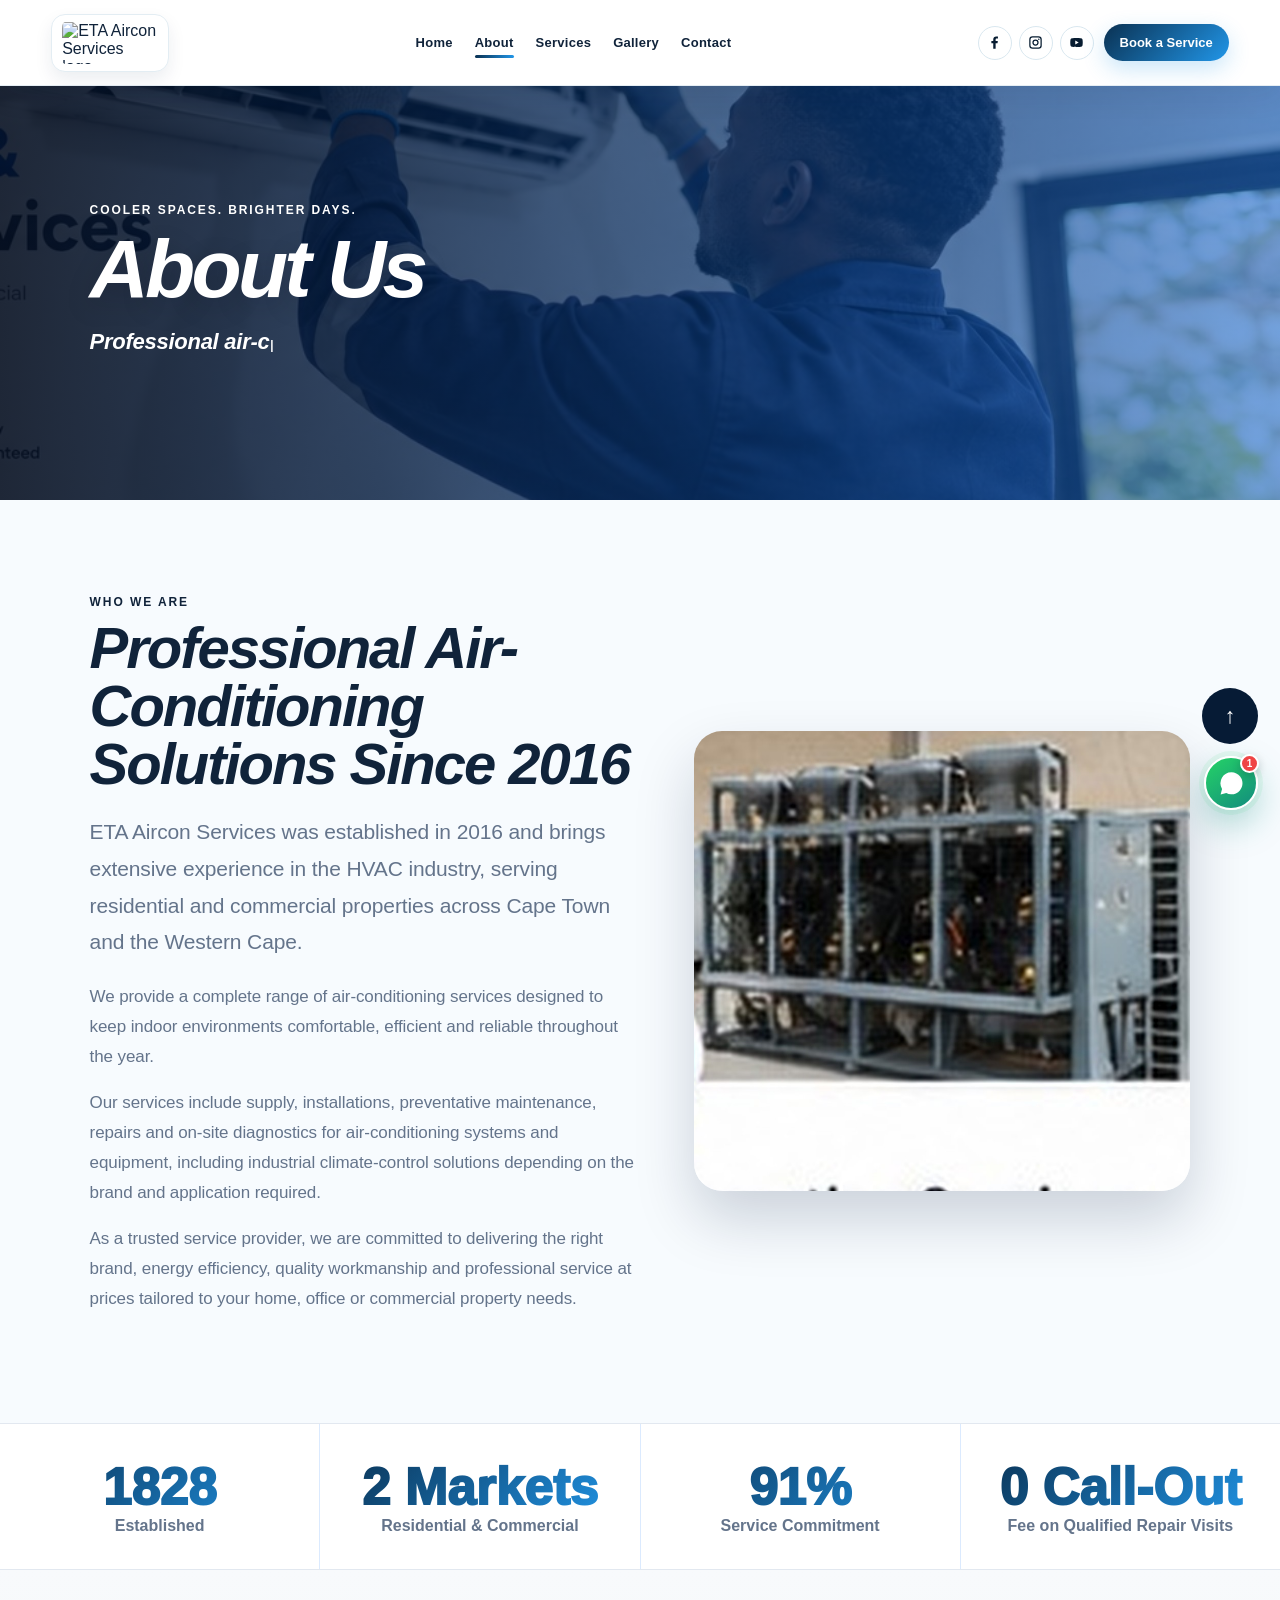
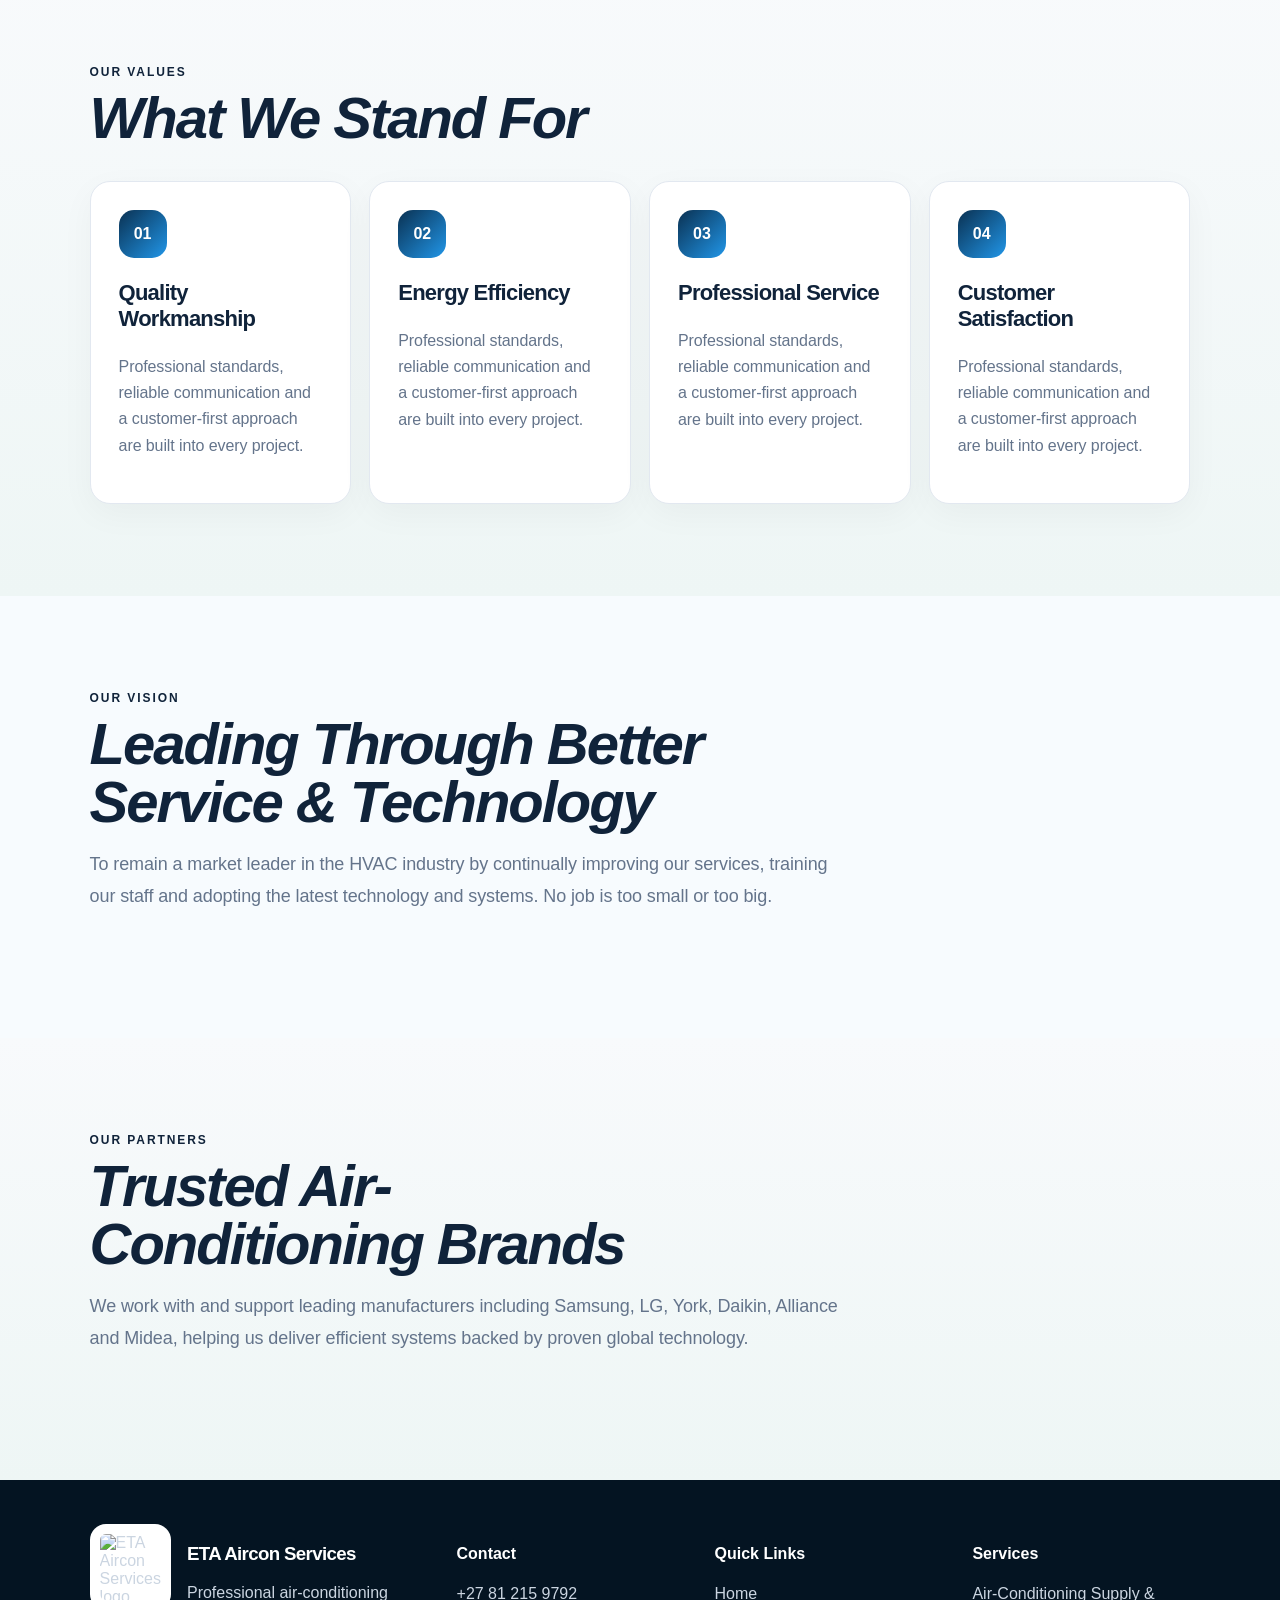
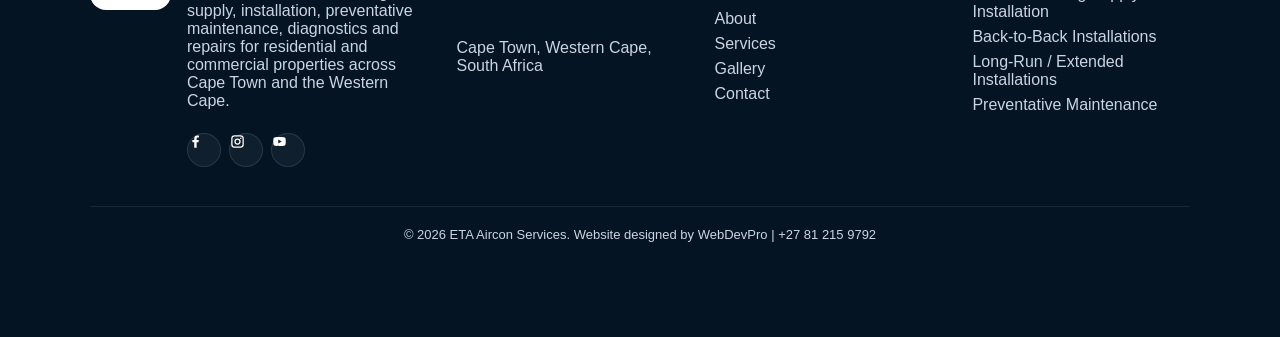
==== commit 9e909cdf: "Update ETA favicon and identity assets on about page" ====
--- a/about.html
+++ b/about.html
@@ -1 +1 @@
-<!doctype html><html lang="en"><head><meta charset="UTF-8"><meta name="viewport" content="width=device-width,initial-scale=1"><meta name="theme-color" content="#0a3152"><link rel="manifest" href="/manifest.webmanifest"><link rel="icon" href="/icons/icon-192.png"><link rel="apple-touch-icon" href="/icons/icon-192.png"><meta name="apple-mobile-web-app-capable" content="yes"><link rel="stylesheet" href="/assets/style.css"><script src="/site-config.js"></script><title>ETA Aircon Services | About Us</title></head><body data-page="about"><div id="siteHeader"></div><main><section id="top" class="pageHero"><div><span class="js-slogan"></span><h1>About Us</h1><p class="pageType" data-text="Professional air-conditioning solutions since 2016"></p></div></section><section class="section split reveal"><div><span class="kicker">WHO WE ARE</span><h2 class="js-about-heading"></h2><p class="lead js-about-intro"></p><div id="aboutParagraphs"></div></div><img src="/images/hero-2.jpg" alt="ETA Aircon Services"></section><section class="stats reveal"></section><section class="section alt reveal"><div class="sectionHead"><span>OUR VALUES</span><h2>What We Stand For</h2></div><div class="grid" id="valuesGrid"></div></section><section class="section reveal"><div class="sectionHead"><span>OUR VISION</span><h2>Leading Through Better Service & Technology</h2><p>To remain a market leader in the HVAC industry by continually improving our services, training our staff and adopting the latest technology and systems. No job is too small or too big.</p></div></section><section class="section alt reveal"><div class="sectionHead"><span>OUR PARTNERS</span><h2>Trusted Air-Conditioning Brands</h2><p>We work with and support leading manufacturers including Samsung, LG, York, Daikin, Alliance and Midea, helping us deliver efficient systems backed by proven global technology.</p></div></section></main><div id="siteFooter"></div><script src="/assets/app.js"></script></body></html>
+<!doctype html><html lang="en"><head><meta charset="UTF-8"><meta name="viewport" content="width=device-width,initial-scale=1"><meta name="theme-color" content="#071c31"><meta name="application-name" content="ETA Aircon Services"><meta name="apple-mobile-web-app-title" content="ETA Aircon"><link rel="manifest" href="/manifest.webmanifest?v=eta-20260907-2"><link rel="icon" type="image/png" href="/images/logo.png?v=eta-20260907-2"><link rel="shortcut icon" type="image/png" href="/images/logo.png?v=eta-20260907-2"><link rel="apple-touch-icon" href="/images/logo.png?v=eta-20260907-2"><meta name="apple-mobile-web-app-capable" content="yes"><link rel="stylesheet" href="/assets/style.css"><link rel="stylesheet" href="/assets/redesign.css"><link rel="stylesheet" href="/assets/identity.css?v=eta-20260907-2"><script src="/site-config.js?v=eta-20260907-2"></script><title>ETA Aircon Services | About Us</title></head><body data-page="about"><div id="siteHeader"></div><main><section id="top" class="pageHero"><div><span class="js-slogan"></span><h1>About Us</h1><p class="pageType" data-text="Professional air-conditioning solutions since 2016"></p></div></section><section class="section split reveal"><div><span class="kicker">WHO WE ARE</span><h2 class="js-about-heading"></h2><p class="lead js-about-intro"></p><div id="aboutParagraphs"></div></div><img src="/images/hero-2.jpg" alt="ETA Aircon Services"></section><section class="stats reveal"></section><section class="section alt reveal"><div class="sectionHead"><span>OUR VALUES</span><h2>What We Stand For</h2></div><div class="grid" id="valuesGrid"></div></section><section class="section reveal"><div class="sectionHead"><span>OUR VISION</span><h2>Leading Through Better Service & Technology</h2><p>To remain a market leader in the HVAC industry by continually improving our services, training our staff and adopting the latest technology and systems. No job is too small or too big.</p></div></section><section class="section alt reveal"><div class="sectionHead"><span>OUR PARTNERS</span><h2>Trusted Air-Conditioning Brands</h2><p>We work with and support leading manufacturers including Samsung, LG, York, Daikin, Alliance and Midea, helping us deliver efficient systems backed by proven global technology.</p></div></section></main><div id="siteFooter"></div><script src="/assets/app.js?v=eta-20260907-2"></script></body></html>
--- a/assets/redesign.css
+++ b/assets/redesign.css
@@ -0,0 +1,10 @@
+/* ETA AIRCON — MODERN REDESIGN */
+:root{--navy:#071c31;--navy2:#0b2a49;--ice:#eaf7ff;--line:#d9e7f1;--text:#10233a;--muted2:#66788b;--radius:28px}
+body{font-family:Manrope,Inter,Arial,sans-serif;color:var(--text);background:#f7fbfe}.header{height:86px;padding:0 max(4vw,20px);background:rgba(255,255,255,.94);border-bottom:1px solid #e6eef4;box-shadow:0 10px 30px rgba(8,31,54,.07)}.brand{gap:14px}.brand img{width:72px;height:56px;object-fit:contain;background:#fff;border:1px solid #e3edf3;border-radius:16px;padding:6px;box-shadow:0 8px 18px rgba(9,43,73,.08)}.brand strong,.hero h1,.sectionHead h2,.introCopy h2,.vmCard h2,.cta h2{font-family:Sora,Manrope,sans-serif}.brand strong{font-size:17px;letter-spacing:-.02em}.brand small{max-width:160px;line-height:1.3}.desktopNav{gap:22px;align-items:center}.desktopNav a{font-size:13px;letter-spacing:.02em}.headerExtras{display:flex;align-items:center;gap:10px}.headerSocials{display:flex;gap:7px}.socialIcon{width:34px;height:34px;border-radius:50%;border:1px solid #d9e7ef;display:grid;place-items:center;color:var(--navy);background:#fff;transition:.25s}.socialIcon:hover{transform:translateY(-2px);background:var(--navy);color:white}.socialIcon svg{width:15px;height:15px;fill:currentColor}.bookBtn{padding:11px 16px;border-radius:999px;background:linear-gradient(135deg,var(--primary),var(--secondary));color:#fff;font-weight:800;font-size:13px;box-shadow:0 8px 22px rgba(33,150,232,.24)}
+.heroPremium{min-height:88vh;padding:110px max(6vw,24px) 120px;background-position:center;isolation:isolate}.heroPremium:after{content:"";position:absolute;inset:0;background:linear-gradient(90deg,rgba(3,19,34,.94) 0%,rgba(3,23,42,.73) 48%,rgba(3,23,42,.28) 100%);z-index:0}.heroNoise{position:absolute;inset:0;z-index:1;opacity:.15;background-image:radial-gradient(circle at 20% 20%,#fff 0 1px,transparent 1px);background-size:24px 24px;mask-image:linear-gradient(to right,#000,transparent 70%)}.premiumHeroContent{max-width:820px;z-index:3}.hero h1{font-size:clamp(44px,6.7vw,88px);line-height:.98;letter-spacing:-.045em}.heroTyping{font-weight:700;color:#bde9ff}.heroDesc{max-width:700px}.heroTrust{display:flex;flex-wrap:wrap;gap:10px;margin-top:30px}.heroTrust span{font-size:11px;font-weight:800;letter-spacing:.08em;text-transform:uppercase;padding:9px 12px;border:1px solid #ffffff22;background:#ffffff0d;border-radius:999px}.heroPanel{position:absolute;right:max(5vw,30px);bottom:90px;width:min(360px,32vw);padding:26px;border:1px solid #ffffff2a;background:rgba(5,30,51,.58);backdrop-filter:blur(16px);border-radius:24px;z-index:3;box-shadow:0 25px 70px #0004}.heroPanel .panelLabel{font-size:10px;letter-spacing:.18em;color:#8dd7ff;font-weight:900}.heroPanel strong{display:block;font-family:Sora,sans-serif;font-size:24px;line-height:1.2;margin:10px 0}.heroPanel p{font-size:14px;line-height:1.6;color:#d6e7f4}.heroPanel a{font-weight:800;color:#fff}.dots{left:max(6vw,24px);bottom:34px}.floatingStats{width:min(1180px,92%);margin:-54px auto 0;position:relative;z-index:5;border-radius:24px;overflow:hidden;box-shadow:0 22px 60px rgba(9,41,68,.13);border:1px solid #e2edf4}.floatingStats .stat{padding:28px 12px}.floatingStats .counterNum{font-size:clamp(28px,3vw,42px)}
+.introShowcase{display:grid;grid-template-columns:1.02fr .98fr;gap:70px;align-items:center}.introCopy h2{font-size:clamp(36px,5vw,62px);line-height:1.02;letter-spacing:-.04em;margin:10px 0 20px}.introCopy>p{color:var(--muted2);line-height:1.8}.miniPoints{display:flex;flex-wrap:wrap;gap:8px;margin:25px 0}.miniPoints span{padding:10px 12px;border-radius:999px;background:#eaf7ff;color:#174b70;font-size:12px;font-weight:800}.introVisual{position:relative}.introVisual img{width:100%;height:560px;object-fit:cover;border-radius:34px;box-shadow:0 30px 70px rgba(7,28,49,.18)}.experienceBadge{position:absolute;left:-30px;bottom:34px;background:#fff;border-radius:20px;padding:18px 20px;box-shadow:0 18px 50px rgba(7,28,49,.16);display:flex;align-items:center;gap:12px;max-width:220px}.experienceBadge b{font-family:Sora,sans-serif;font-size:32px;color:var(--primary)}.experienceBadge span{font-size:12px;font-weight:800;line-height:1.35}.servicesStage{background:var(--navy);color:#fff}.servicesStage .sectionHead p{color:#b7c7d6}.wideHead{max-width:900px}.premiumServices .card{background:#0d2a47;color:#fff;border-color:#163b5c;padding:18px;border-radius:26px}.premiumServices .card:before{display:none}.premiumServices .card img{width:100%;height:190px;object-fit:cover;border-radius:19px;margin-bottom:18px}.premiumServices .card h3{margin:14px 0 8px}.premiumServices .card p{color:#bdcad7}.premiumServices .cardIcon{background:#ffffff10;border:1px solid #ffffff22}.servicesStage .btn.dark{background:#fff;color:var(--navy)}
+.visionMission{display:grid;grid-template-columns:1fr 1fr;gap:20px}.vmCard{border-radius:32px;padding:46px;min-height:420px;display:flex;flex-direction:column;justify-content:flex-end}.vmCard span{font-size:11px;font-weight:900;letter-spacing:.2em}.vmCard h2{font-size:clamp(30px,4vw,48px);line-height:1.05;letter-spacing:-.04em;margin:14px 0}.vmCard p{line-height:1.75}.darkVm{background:linear-gradient(150deg,#061a2f,#0c365c);color:#fff}.darkVm p{color:#c7d6e2}.lightVm{background:linear-gradient(150deg,#dff4ff,#f6fbff);border:1px solid #d9eaf4}.lightVm p{color:#607487}.whyPremium{padding-top:40px}.whyGrid{display:grid;grid-template-columns:repeat(4,1fr);gap:14px}.whyGrid article{background:#fff;border:1px solid #e3edf3;border-radius:24px;padding:26px;min-height:250px;transition:.3s}.whyGrid article:hover{transform:translateY(-8px);box-shadow:0 20px 50px rgba(8,35,59,.1)}.whyGrid b{font-family:Sora,sans-serif;font-size:13px;color:var(--secondary)}.whyGrid h3{font-family:Sora,sans-serif;font-size:21px;margin:28px 0 10px}.whyGrid p{color:var(--muted2);line-height:1.65}.brandStrip{padding-top:30px}.compactHead{margin-bottom:22px}.brandPills{display:grid;grid-template-columns:repeat(6,1fr);gap:10px}.brandPills span{display:grid;place-items:center;min-height:86px;background:#fff;border:1px solid #e3edf3;border-radius:18px;font-family:Sora,sans-serif;font-weight:700;color:#456077}.galleryHead{max-width:none;display:grid;grid-template-columns:1fr auto;align-items:end}.galleryHead span,.galleryHead h2{grid-column:1}.galleryHead a{grid-column:2;grid-row:1/3}.premiumGallery{gap:16px}.premiumGallery .galleryItem{border-radius:26px}.premiumGallery .galleryItem img{height:330px}.premiumCta{margin:20px max(4vw,20px) 40px;border-radius:32px;background:linear-gradient(120deg,#0a3152,#0c6ca6);padding:62px}.premiumCta p{color:#d3e7f4}.ctaActions{display:flex;gap:10px;flex-wrap:wrap}
+footer{background:#041422;padding-top:44px}.footerBrand{display:flex;align-items:flex-start;gap:16px}.footerLogo{width:86px;height:72px;object-fit:contain;background:#fff;border-radius:16px;padding:8px}.footerSocials{display:flex;gap:8px;margin-top:16px}.footerSocials .socialIcon{background:#ffffff0d;border-color:#ffffff1c;color:#fff}.footerGrid{grid-template-columns:1.5fr 1fr 1fr 1fr}
+@media(max-width:1180px){.headerSocials{display:none}.heroPanel{display:none}.desktopNav{gap:16px}.introShowcase{gap:40px}.whyGrid{grid-template-columns:1fr 1fr}.brandPills{grid-template-columns:repeat(3,1fr)}}
+@media(max-width:950px){.headerExtras .bookBtn{display:none}.heroPremium{min-height:82vh}.introShowcase,.visionMission{grid-template-columns:1fr}.introVisual img{height:420px}.experienceBadge{left:16px}.whyGrid{grid-template-columns:1fr 1fr}.footerGrid{grid-template-columns:1fr 1fr}.galleryHead{display:block}.galleryHead a{display:inline-block;margin-top:10px}}
+@media(max-width:700px){.header{height:72px;padding:0 14px}.brand img{width:58px;height:46px;border-radius:12px}.brand strong{font-size:14px}.brand small{display:none}.heroPremium{min-height:84vh;padding:84px 20px 110px}.hero h1{font-size:clamp(38px,12vw,62px)}.heroTrust{gap:6px}.heroTrust span{font-size:9px}.floatingStats{margin:-34px auto 0;border-radius:18px}.introShowcase{padding-top:76px}.introVisual img{height:330px;border-radius:24px}.experienceBadge{bottom:16px;left:12px}.visionMission{gap:12px}.vmCard{padding:30px;min-height:340px;border-radius:24px}.whyGrid{grid-template-columns:1fr}.brandPills{grid-template-columns:1fr 1fr}.brandPills span{min-height:70px}.premiumServices .card img{height:210px}.premiumCta{margin:10px 12px 90px;padding:38px 24px;border-radius:24px}.premiumCta .btn{width:100%}.footerGrid{grid-template-columns:1fr}.footerBrand{align-items:center}}
--- a/assets/identity.css
+++ b/assets/identity.css
@@ -0,0 +1 @@
+.brand{min-width:max-content}.brand img{display:block!important;width:118px!important;height:58px!important;max-width:none!important;object-fit:contain!important;object-position:center!important;background:#fff!important;padding:7px 10px!important;border-radius:14px!important;opacity:1!important;visibility:visible!important}.footerLogo{display:block!important;width:150px!important;height:86px!important;max-width:none!important;object-fit:contain!important;object-position:center!important;background:#fff!important;padding:10px!important;opacity:1!important;visibility:visible!important}.brand span{display:none}@media(max-width:950px){.brand img{width:102px!important;height:52px!important}}@media(max-width:700px){.brand img{width:92px!important;height:46px!important;padding:5px 8px!important}.footerLogo{width:132px!important;height:76px!important}}
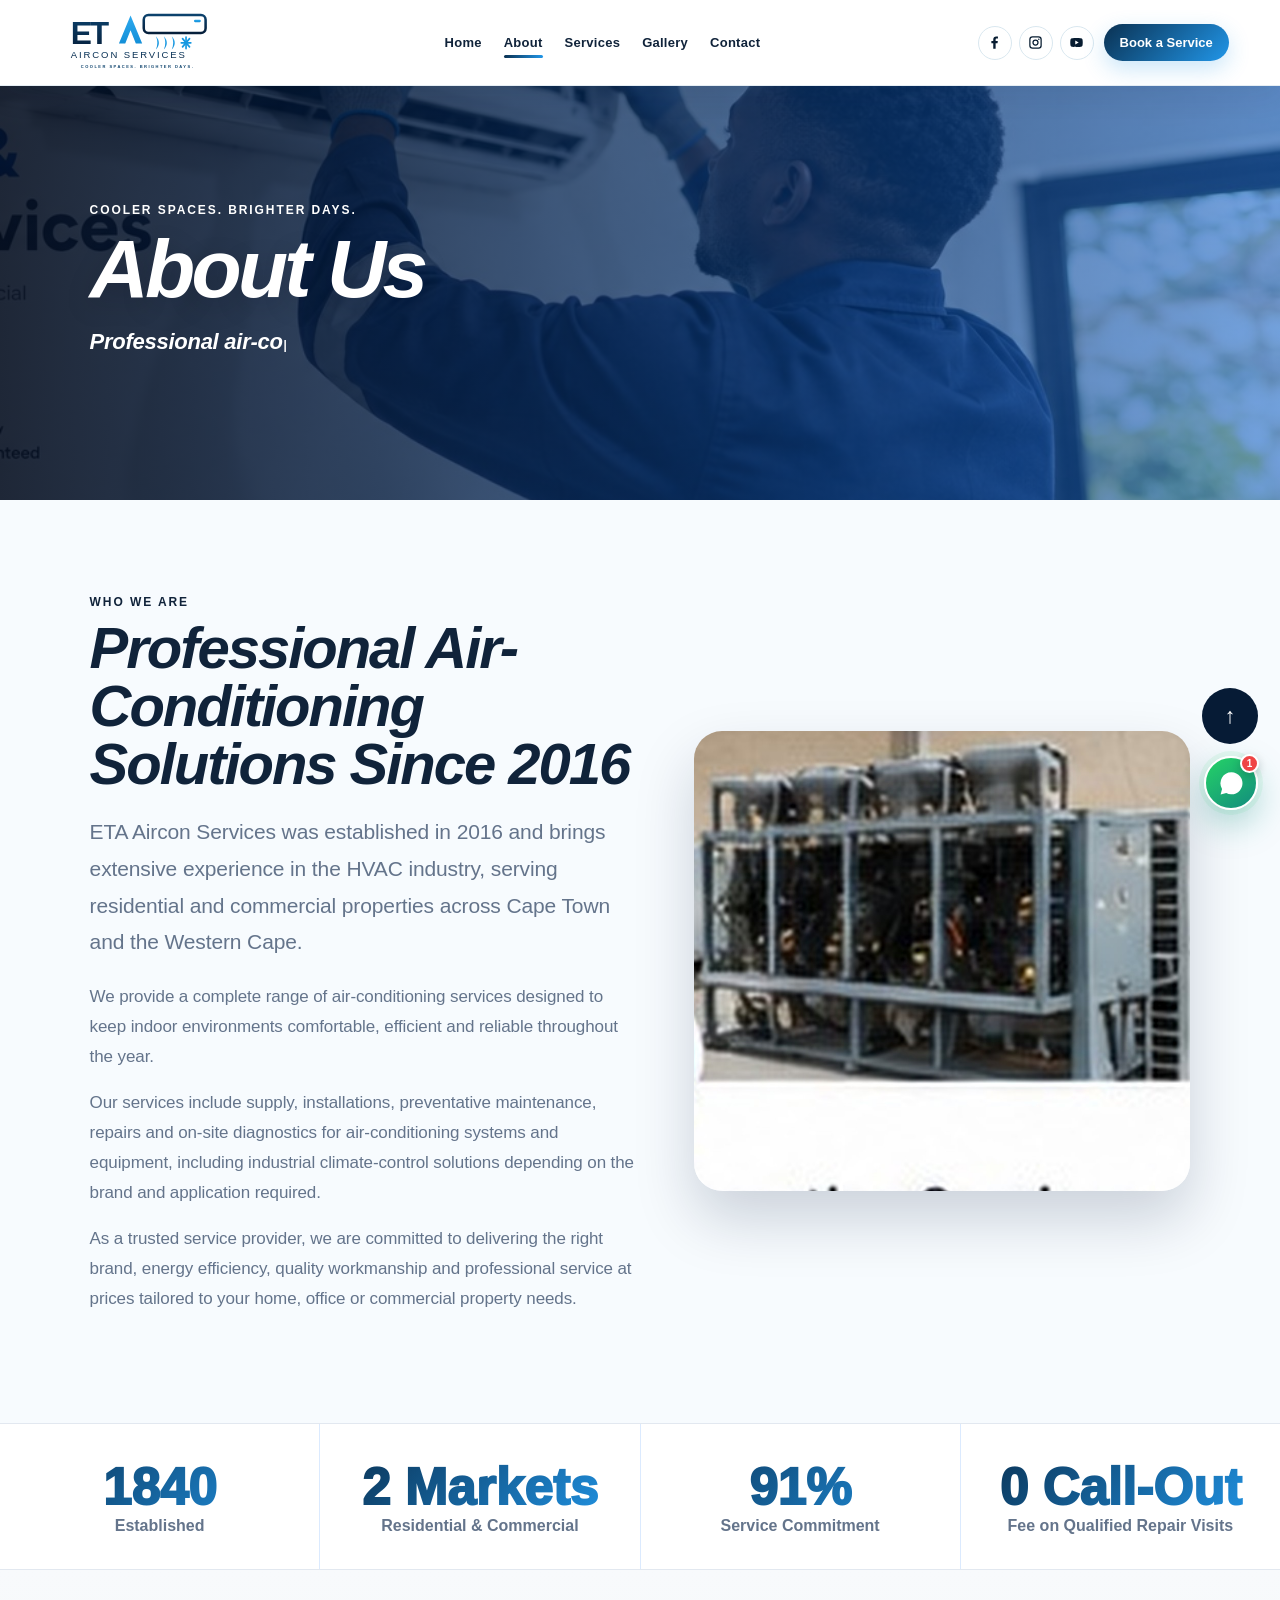
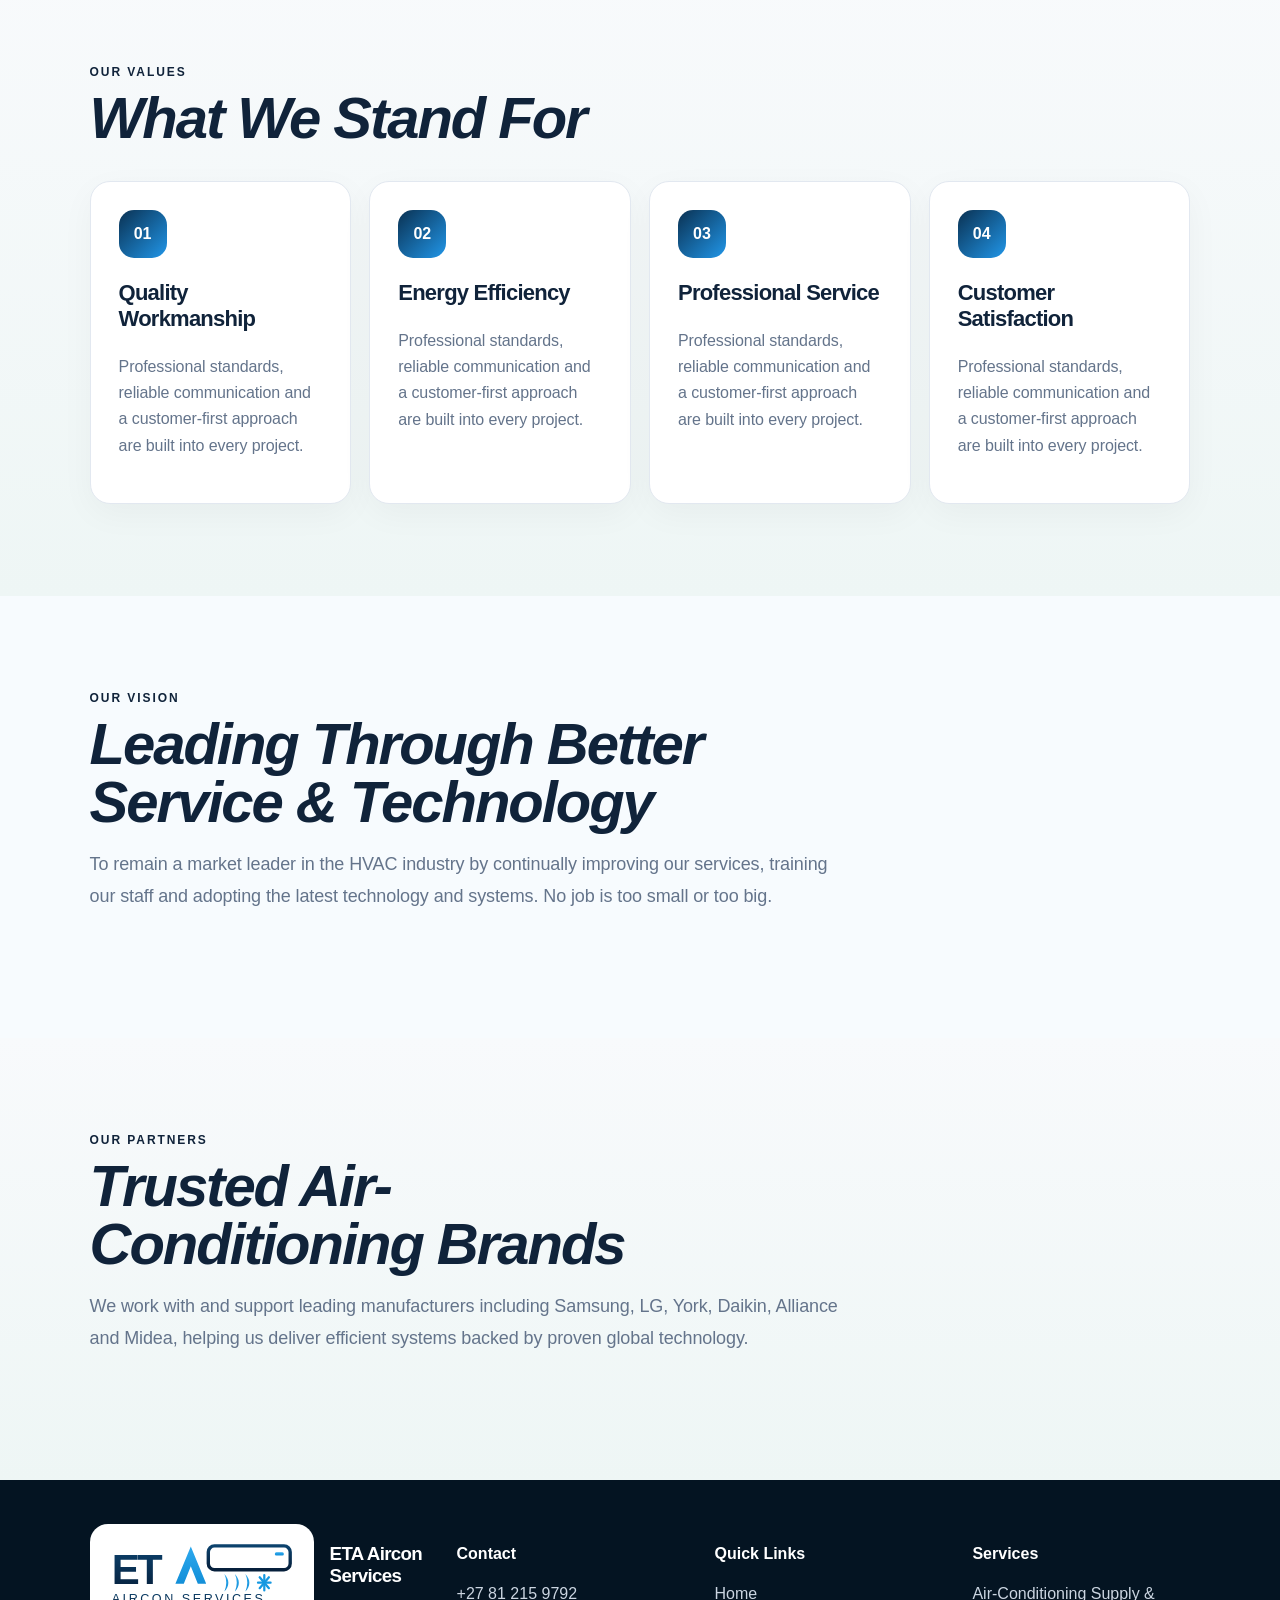
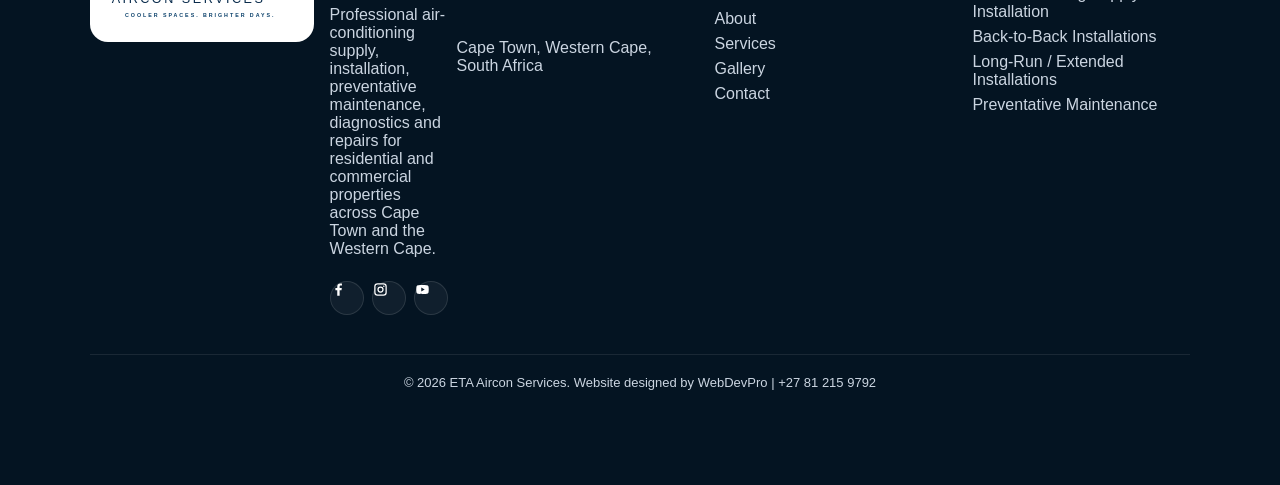
==== commit a4ae1851: "Use corrected ETA logo and favicon on About page" ====
--- a/about.html
+++ b/about.html
@@ -1 +1 @@
-<!doctype html><html lang="en"><head><meta charset="UTF-8"><meta name="viewport" content="width=device-width,initial-scale=1"><meta name="theme-color" content="#071c31"><meta name="application-name" content="ETA Aircon Services"><meta name="apple-mobile-web-app-title" content="ETA Aircon"><link rel="manifest" href="/manifest.webmanifest?v=eta-20260907-2"><link rel="icon" type="image/png" href="/images/logo.png?v=eta-20260907-2"><link rel="shortcut icon" type="image/png" href="/images/logo.png?v=eta-20260907-2"><link rel="apple-touch-icon" href="/images/logo.png?v=eta-20260907-2"><meta name="apple-mobile-web-app-capable" content="yes"><link rel="stylesheet" href="/assets/style.css"><link rel="stylesheet" href="/assets/redesign.css"><link rel="stylesheet" href="/assets/identity.css?v=eta-20260907-2"><script src="/site-config.js?v=eta-20260907-2"></script><title>ETA Aircon Services | About Us</title></head><body data-page="about"><div id="siteHeader"></div><main><section id="top" class="pageHero"><div><span class="js-slogan"></span><h1>About Us</h1><p class="pageType" data-text="Professional air-conditioning solutions since 2016"></p></div></section><section class="section split reveal"><div><span class="kicker">WHO WE ARE</span><h2 class="js-about-heading"></h2><p class="lead js-about-intro"></p><div id="aboutParagraphs"></div></div><img src="/images/hero-2.jpg" alt="ETA Aircon Services"></section><section class="stats reveal"></section><section class="section alt reveal"><div class="sectionHead"><span>OUR VALUES</span><h2>What We Stand For</h2></div><div class="grid" id="valuesGrid"></div></section><section class="section reveal"><div class="sectionHead"><span>OUR VISION</span><h2>Leading Through Better Service & Technology</h2><p>To remain a market leader in the HVAC industry by continually improving our services, training our staff and adopting the latest technology and systems. No job is too small or too big.</p></div></section><section class="section alt reveal"><div class="sectionHead"><span>OUR PARTNERS</span><h2>Trusted Air-Conditioning Brands</h2><p>We work with and support leading manufacturers including Samsung, LG, York, Daikin, Alliance and Midea, helping us deliver efficient systems backed by proven global technology.</p></div></section></main><div id="siteFooter"></div><script src="/assets/app.js?v=eta-20260907-2"></script></body></html>
+<!doctype html><html lang="en"><head><meta charset="UTF-8"><meta name="viewport" content="width=device-width,initial-scale=1"><meta name="theme-color" content="#071c31"><meta name="application-name" content="ETA Aircon Services"><meta name="apple-mobile-web-app-title" content="ETA Aircon"><link rel="manifest" href="/manifest.webmanifest?v=eta-20260907-3"><link rel="icon" type="image/svg+xml" href="/images/eta-app-icon.svg?v=eta-20260907-3"><link rel="shortcut icon" href="/images/eta-app-icon.svg?v=eta-20260907-3"><link rel="apple-touch-icon" href="/images/eta-app-icon.svg?v=eta-20260907-3"><meta name="apple-mobile-web-app-capable" content="yes"><link rel="stylesheet" href="/assets/style.css"><link rel="stylesheet" href="/assets/redesign.css"><link rel="stylesheet" href="/assets/identity.css?v=eta-20260907-3"><script src="/site-config.js?v=eta-20260907-3"></script><title>ETA Aircon Services | About Us</title></head><body data-page="about"><div id="siteHeader"></div><main><section id="top" class="pageHero"><div><span class="js-slogan"></span><h1>About Us</h1><p class="pageType" data-text="Professional air-conditioning solutions since 2016"></p></div></section><section class="section split reveal"><div><span class="kicker">WHO WE ARE</span><h2 class="js-about-heading"></h2><p class="lead js-about-intro"></p><div id="aboutParagraphs"></div></div><img src="/images/hero-2.jpg" alt="ETA Aircon Services"></section><section class="stats reveal"></section><section class="section alt reveal"><div class="sectionHead"><span>OUR VALUES</span><h2>What We Stand For</h2></div><div class="grid" id="valuesGrid"></div></section><section class="section reveal"><div class="sectionHead"><span>OUR VISION</span><h2>Leading Through Better Service & Technology</h2><p>To remain a market leader in the HVAC industry by continually improving our services, training our staff and adopting the latest technology and systems. No job is too small or too big.</p></div></section><section class="section alt reveal"><div class="sectionHead"><span>OUR PARTNERS</span><h2>Trusted Air-Conditioning Brands</h2><p>We work with and support leading manufacturers including Samsung, LG, York, Daikin, Alliance and Midea, helping us deliver efficient systems backed by proven global technology.</p></div></section></main><div id="siteFooter"></div><script src="/assets/app.js?v=eta-20260907-3"></script></body></html>
--- a/assets/identity.css
+++ b/assets/identity.css
@@ -1 +1 @@
-.brand{min-width:max-content}.brand img{display:block!important;width:118px!important;height:58px!important;max-width:none!important;object-fit:contain!important;object-position:center!important;background:#fff!important;padding:7px 10px!important;border-radius:14px!important;opacity:1!important;visibility:visible!important}.footerLogo{display:block!important;width:150px!important;height:86px!important;max-width:none!important;object-fit:contain!important;object-position:center!important;background:#fff!important;padding:10px!important;opacity:1!important;visibility:visible!important}.brand span{display:none}@media(max-width:950px){.brand img{width:102px!important;height:52px!important}}@media(max-width:700px){.brand img{width:92px!important;height:46px!important;padding:5px 8px!important}.footerLogo{width:132px!important;height:76px!important}}
+.brand{min-width:max-content;display:flex!important;align-items:center!important}.brand img{display:block!important;width:176px!important;height:74px!important;max-width:none!important;object-fit:contain!important;object-position:center!important;background:transparent!important;padding:0!important;border:0!important;border-radius:0!important;box-shadow:none!important;opacity:1!important;visibility:visible!important}.footerLogo{display:block!important;width:230px!important;height:118px!important;max-width:100%!important;object-fit:contain!important;object-position:center!important;background:#fff!important;padding:10px 14px!important;border-radius:18px!important;opacity:1!important;visibility:visible!important}.brand span{display:none}@media(max-width:1100px){.brand img{width:152px!important;height:66px!important}}@media(max-width:950px){.brand img{width:142px!important;height:62px!important}}@media(max-width:700px){.brand img{width:126px!important;height:56px!important}.footerLogo{width:190px!important;height:98px!important}}
